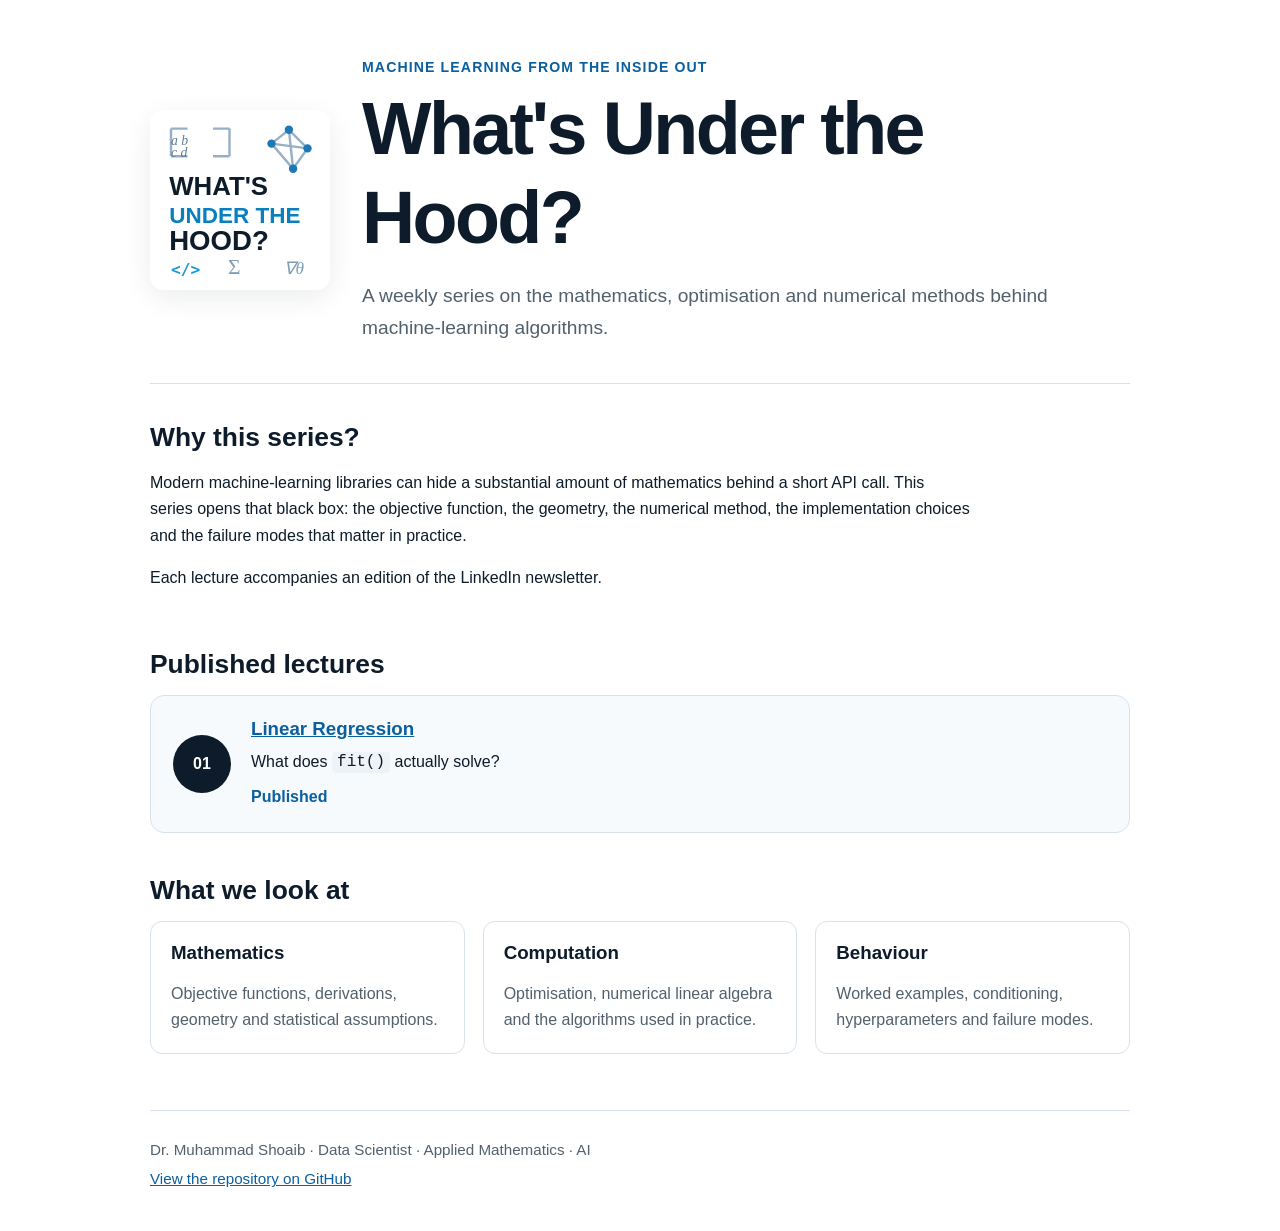
==== index.html @ d81b16f0 "Link published Linear Regression lecture" ====
<!doctype html>
<html lang="en">
<head>
  <meta charset="utf-8">
  <meta name="viewport" content="width=device-width, initial-scale=1">
  <meta name="description" content="What's Under the Hood? A weekly series on the mathematics, optimisation and numerical methods behind machine-learning algorithms.">
  <title>What's Under the Hood?</title>
  <link rel="stylesheet" href="assets/style.css">
</head>
<body>
  <main class="page-shell">
    <header class="hero">
      <img class="series-logo" src="assets/series-logo.svg" alt="What's Under the Hood? series logo">
      <div class="hero-copy">
        <p class="eyebrow">Machine learning from the inside out</p>
        <h1>What's Under the Hood?</h1>
        <p class="lede">A weekly series on the mathematics, optimisation and numerical methods behind machine-learning algorithms.</p>
      </div>
    </header>

    <section>
      <h2>Why this series?</h2>
      <p>Modern machine-learning libraries can hide a substantial amount of mathematics behind a short API call. This series opens that black box: the objective function, the geometry, the numerical method, the implementation choices and the failure modes that matter in practice.</p>
      <p>Each lecture accompanies an edition of the LinkedIn newsletter.</p>
    </section>

    <section>
      <h2>Published lectures</h2>
      <div class="lecture-card">
        <div class="lecture-number">01</div>
        <div>
          <h3><a href="01-linear-regression/">Linear Regression</a></h3>
          <p>What does <code>fit()</code> actually solve?</p>
          <span class="status">Published</span>
        </div>
      </div>
    </section>

    <section class="principles">
      <h2>What we look at</h2>
      <div class="grid">
        <article>
          <h3>Mathematics</h3>
          <p>Objective functions, derivations, geometry and statistical assumptions.</p>
        </article>
        <article>
          <h3>Computation</h3>
          <p>Optimisation, numerical linear algebra and the algorithms used in practice.</p>
        </article>
        <article>
          <h3>Behaviour</h3>
          <p>Worked examples, conditioning, hyperparameters and failure modes.</p>
        </article>
      </div>
    </section>

    <footer>
      <p>Dr. Muhammad Shoaib · Data Scientist · Applied Mathematics · AI</p>
      <p><a href="https://github.com/drmshoaib/whats-under-the-hood">View the repository on GitHub</a></p>
    </footer>
  </main>
</body>
</html>
---- assets/style.css ----
:root {
  color-scheme: light;
  --ink: #0d1b2a;
  --muted: #52606d;
  --accent: #0b8fd8;
  --accent-dark: #0a5f9e;
  --line: #d9e2ec;
  --panel: #f7fafc;
}

* { box-sizing: border-box; }

body {
  margin: 0;
  font-family: Arial, Helvetica, sans-serif;
  color: var(--ink);
  background: #ffffff;
  line-height: 1.65;
}

.page-shell {
  width: min(980px, calc(100% - 40px));
  margin: 0 auto;
  padding: 56px 0 36px;
}

.hero {
  display: grid;
  grid-template-columns: 180px 1fr;
  gap: 32px;
  align-items: center;
  padding-bottom: 40px;
  border-bottom: 1px solid var(--line);
}

.series-logo {
  width: 180px;
  height: 180px;
  object-fit: cover;
  border-radius: 14px;
  box-shadow: 0 8px 28px rgba(13, 27, 42, 0.08);
}

.eyebrow {
  margin: 0 0 6px;
  color: var(--accent-dark);
  font-size: 0.88rem;
  font-weight: 700;
  letter-spacing: 0.08em;
  text-transform: uppercase;
}

h1, h2, h3 { line-height: 1.2; }

h1 {
  margin: 0;
  font-size: clamp(2.4rem, 6vw, 4.6rem);
  letter-spacing: -0.035em;
}

h2 {
  margin: 0 0 14px;
  font-size: 1.65rem;
}

h3 { margin: 0 0 8px; }

.lede {
  max-width: 760px;
  margin: 18px 0 0;
  color: var(--muted);
  font-size: 1.2rem;
}

section { padding: 38px 0 4px; }
section p { max-width: 820px; }

.lecture-card {
  display: flex;
  gap: 20px;
  align-items: center;
  padding: 22px;
  border: 1px solid var(--line);
  border-radius: 14px;
  background: var(--panel);
}

.lecture-number {
  display: grid;
  place-items: center;
  width: 58px;
  height: 58px;
  flex: 0 0 58px;
  border-radius: 50%;
  background: var(--ink);
  color: white;
  font-weight: 700;
}

.lecture-card p { margin: 4px 0 8px; }
.status { color: var(--accent-dark); font-weight: 700; }

.grid {
  display: grid;
  grid-template-columns: repeat(3, 1fr);
  gap: 18px;
}

.grid article {
  padding: 20px;
  border: 1px solid var(--line);
  border-radius: 12px;
}

.grid article p { margin-bottom: 0; color: var(--muted); }

code {
  padding: 0.08em 0.32em;
  border-radius: 4px;
  background: #eef3f7;
  font-family: Consolas, "Liberation Mono", monospace;
}

footer {
  margin-top: 52px;
  padding-top: 22px;
  border-top: 1px solid var(--line);
  color: var(--muted);
  font-size: 0.95rem;
}

footer p { margin: 4px 0; }
a { color: var(--accent-dark); }

@media (max-width: 680px) {
  .page-shell { width: min(100% - 28px, 980px); padding-top: 30px; }
  .hero { grid-template-columns: 1fr; gap: 20px; }
  .series-logo { width: 140px; height: 140px; }
  .grid { grid-template-columns: 1fr; }
}
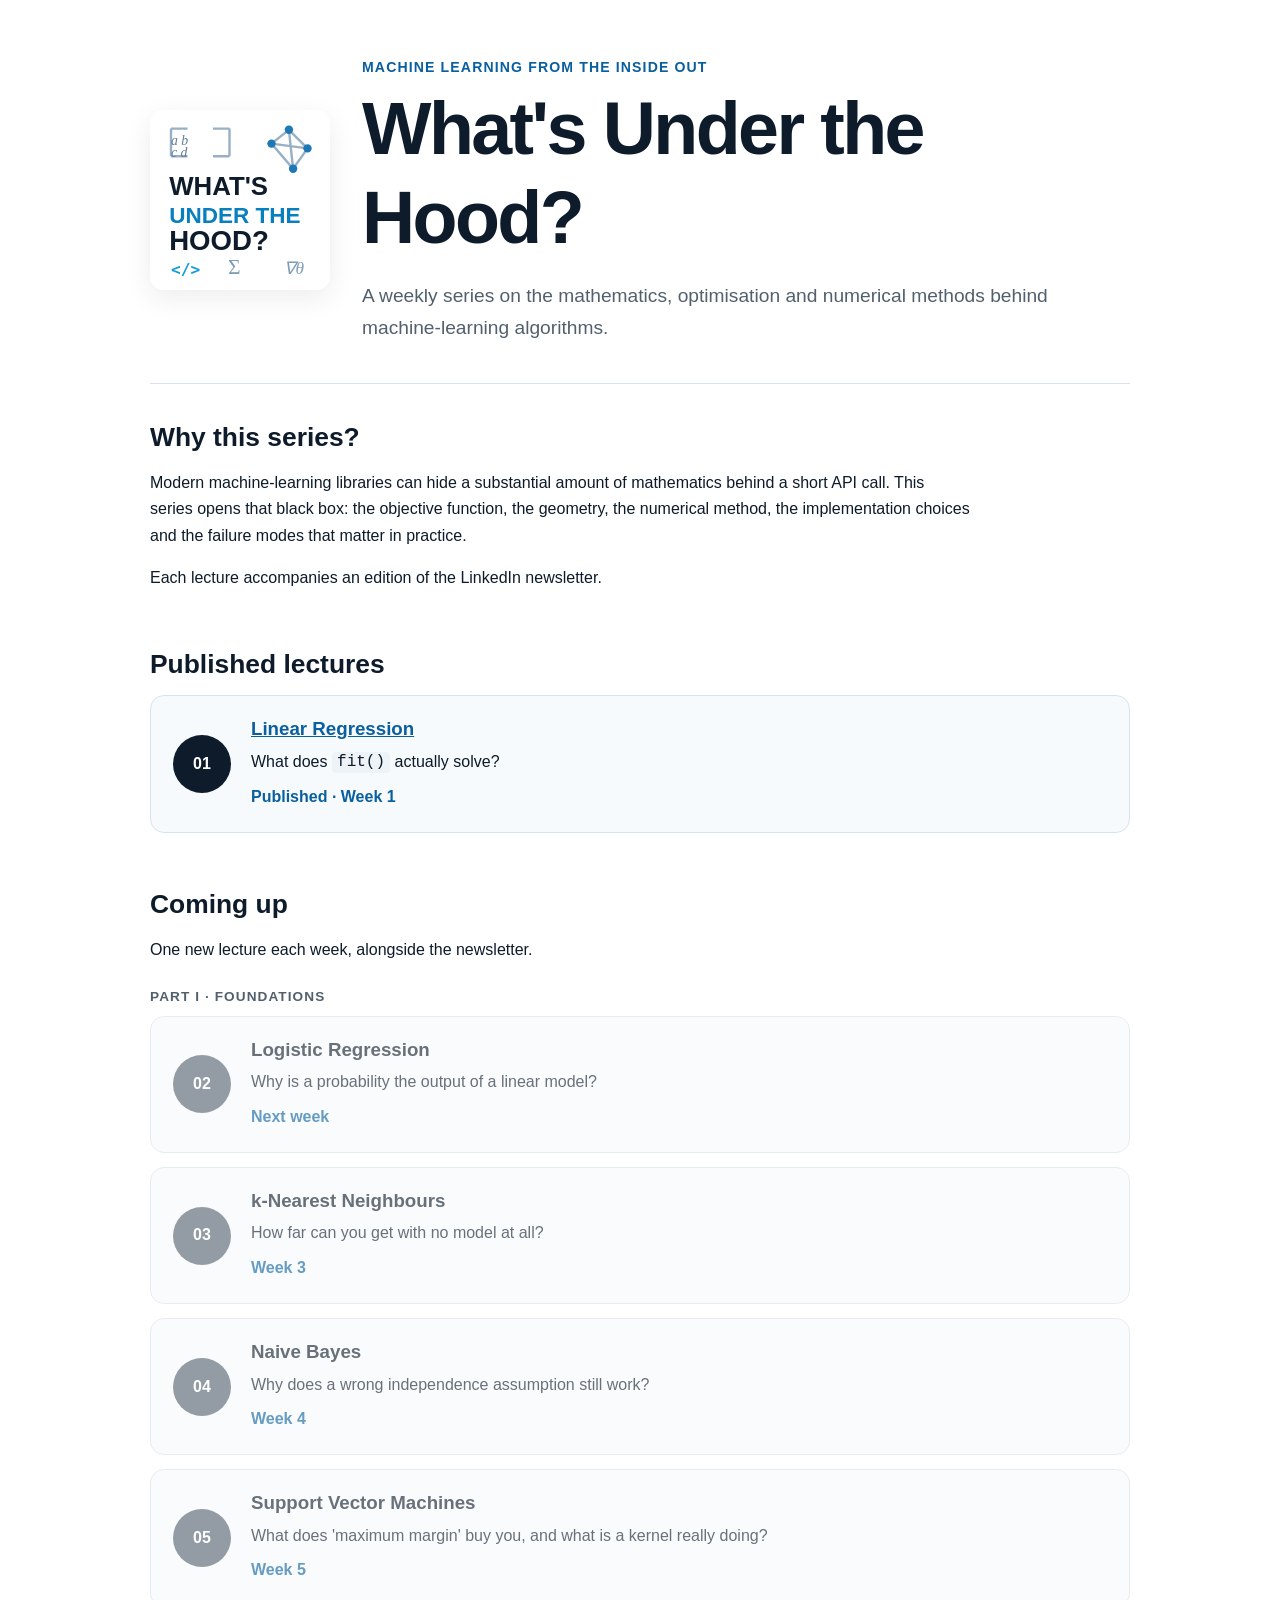
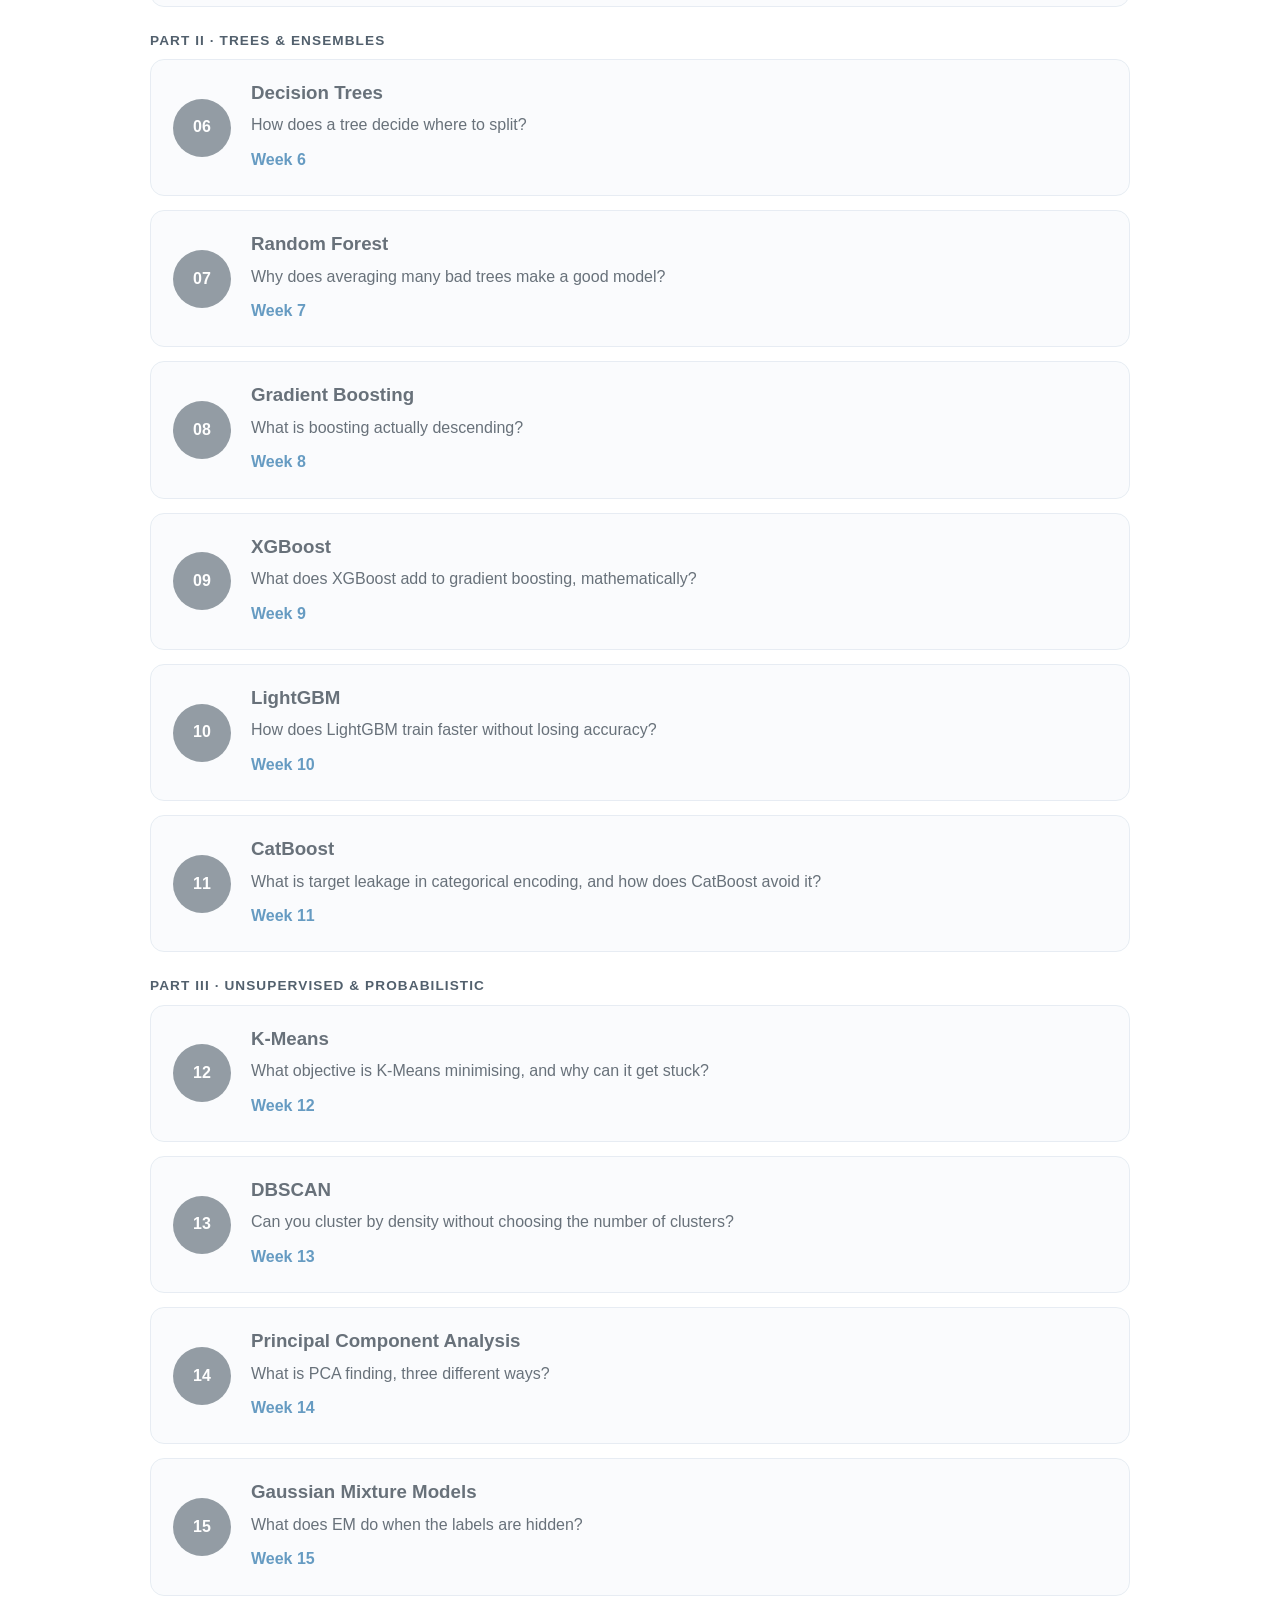
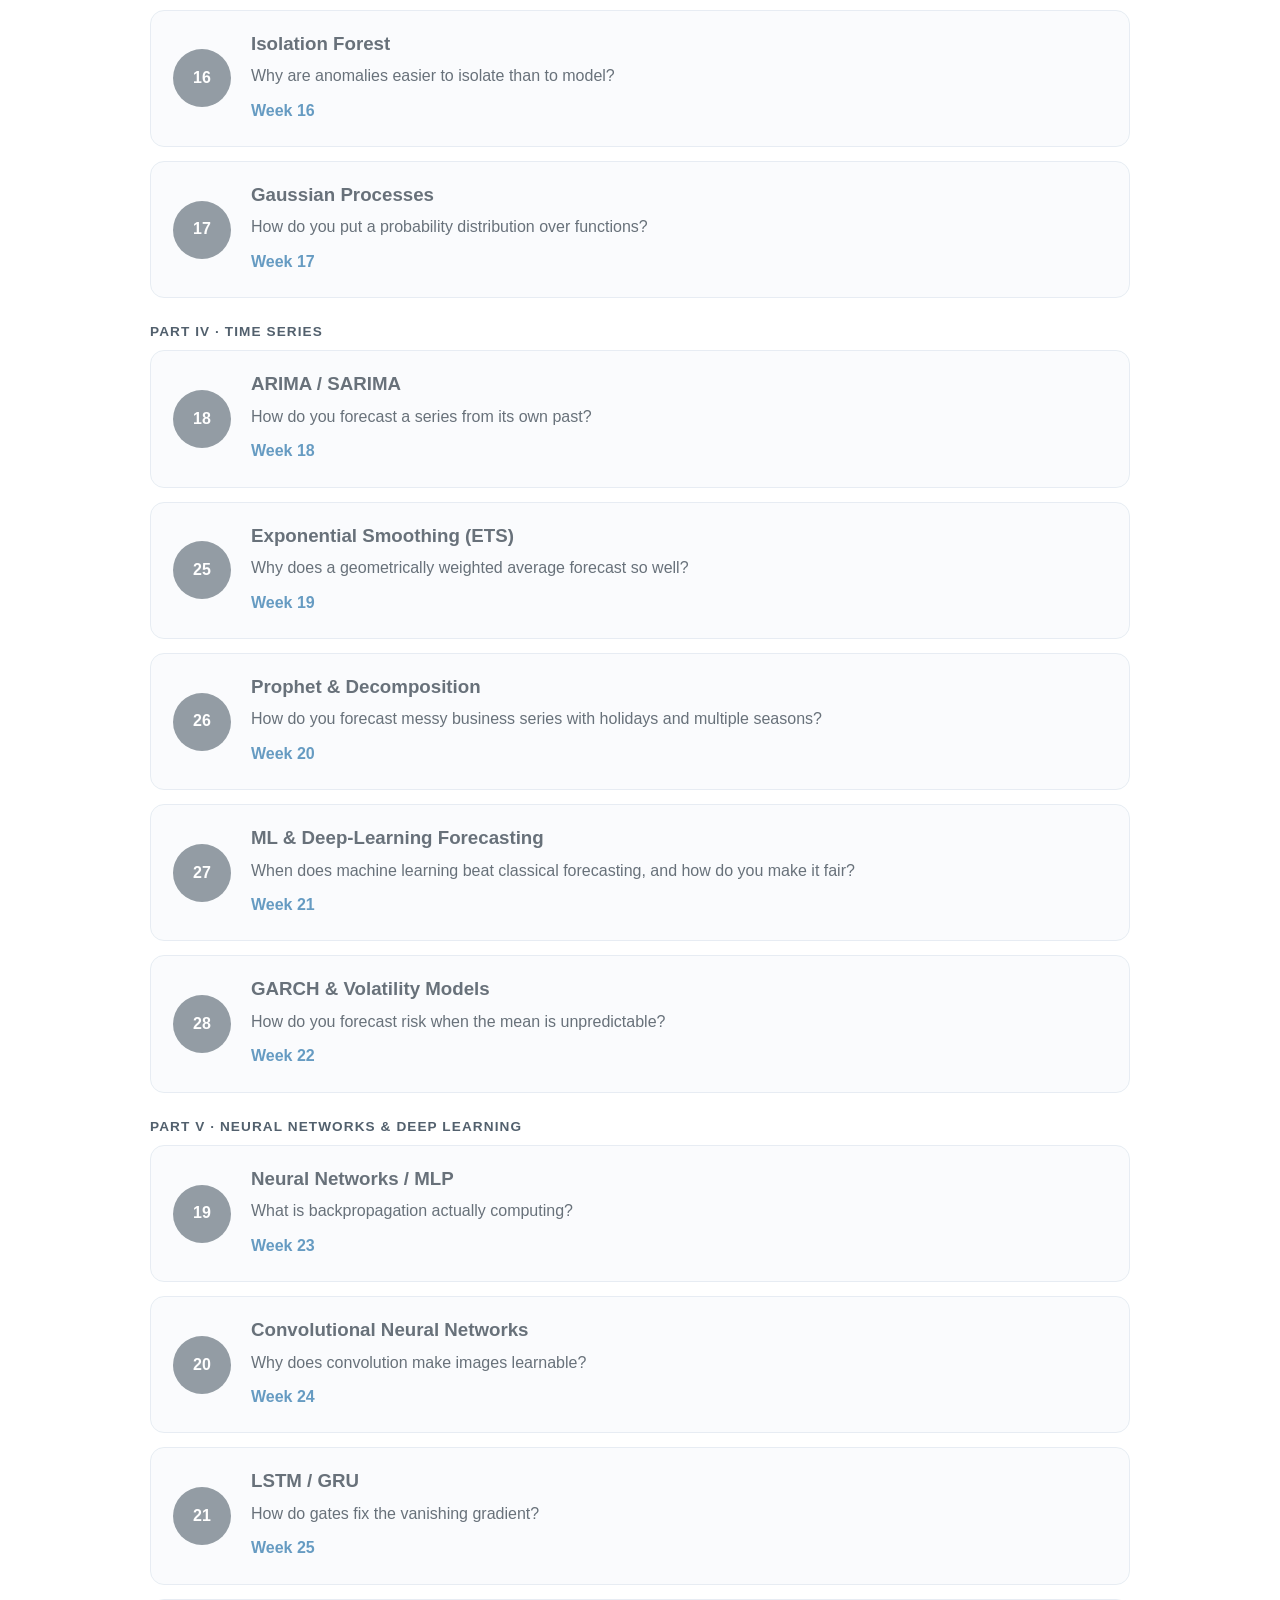
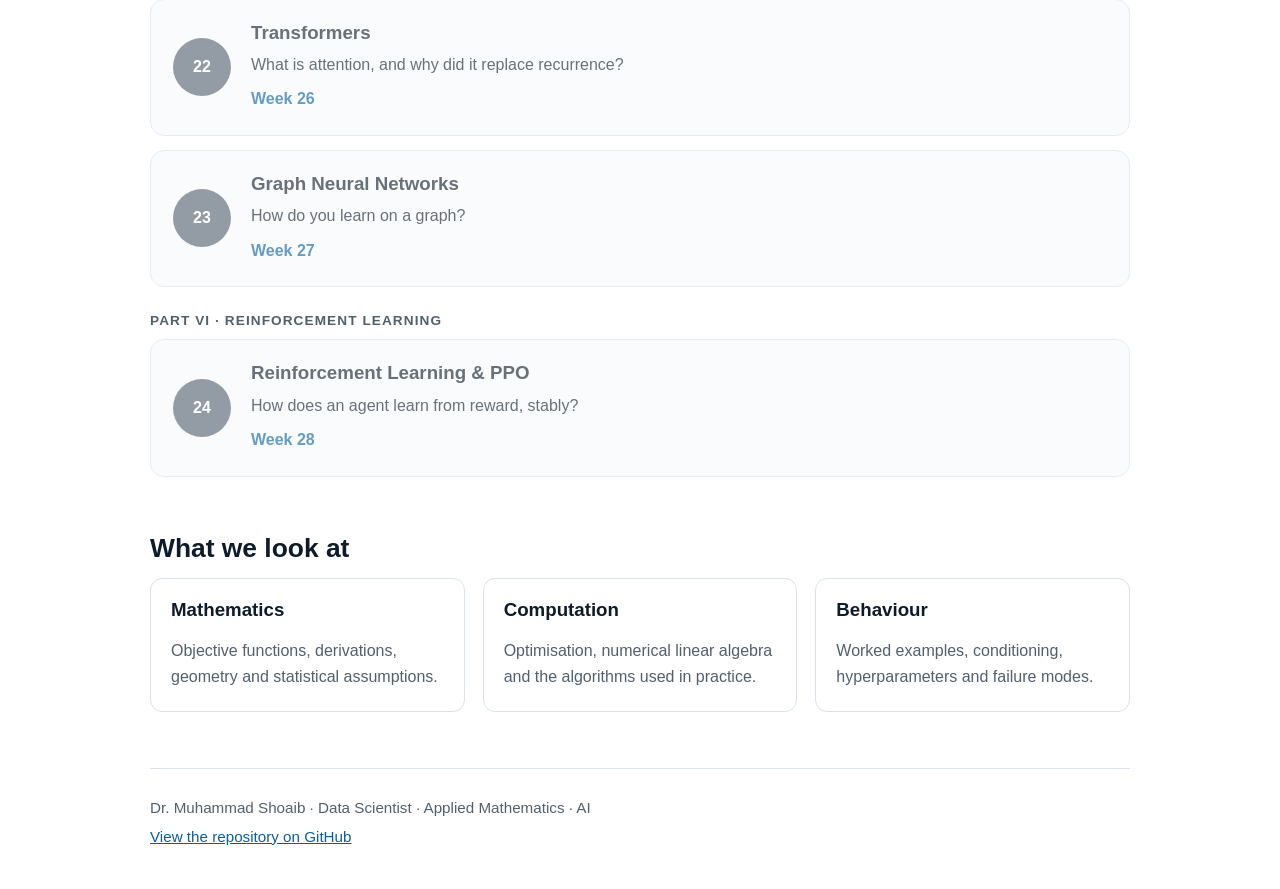
==== commit d358c38b: "Publish Week 1: Lecture 01 Linear Regression (built from master) Replace the hand-written Lecture 01" ====
--- a/index.html
+++ b/index.html
@@ -31,7 +31,234 @@
         <div>
           <h3><a href="01-linear-regression/">Linear Regression</a></h3>
           <p>What does <code>fit()</code> actually solve?</p>
-          <span class="status">Published</span>
+          <span class="status">Published &middot; Week 1</span>
+        </div>
+      </div>
+    </section>
+
+    <section>
+      <h2>Coming up</h2>
+      <p>One new lecture each week, alongside the newsletter.</p>
+      <h3 class="part-title">Part I &middot; Foundations</h3>
+      <div class="lecture-card upcoming">
+        <div class="lecture-number">02</div>
+        <div>
+          <h3>Logistic Regression</h3>
+          <p>Why is a probability the output of a linear model?</p>
+          <span class="status">Next week</span>
+        </div>
+      </div>
+      <div class="lecture-card upcoming">
+        <div class="lecture-number">03</div>
+        <div>
+          <h3>k-Nearest Neighbours</h3>
+          <p>How far can you get with no model at all?</p>
+          <span class="status">Week 3</span>
+        </div>
+      </div>
+      <div class="lecture-card upcoming">
+        <div class="lecture-number">04</div>
+        <div>
+          <h3>Naive Bayes</h3>
+          <p>Why does a wrong independence assumption still work?</p>
+          <span class="status">Week 4</span>
+        </div>
+      </div>
+      <div class="lecture-card upcoming">
+        <div class="lecture-number">05</div>
+        <div>
+          <h3>Support Vector Machines</h3>
+          <p>What does 'maximum margin' buy you, and what is a kernel really doing?</p>
+          <span class="status">Week 5</span>
+        </div>
+      </div>
+      <h3 class="part-title">Part II &middot; Trees &amp; Ensembles</h3>
+      <div class="lecture-card upcoming">
+        <div class="lecture-number">06</div>
+        <div>
+          <h3>Decision Trees</h3>
+          <p>How does a tree decide where to split?</p>
+          <span class="status">Week 6</span>
+        </div>
+      </div>
+      <div class="lecture-card upcoming">
+        <div class="lecture-number">07</div>
+        <div>
+          <h3>Random Forest</h3>
+          <p>Why does averaging many bad trees make a good model?</p>
+          <span class="status">Week 7</span>
+        </div>
+      </div>
+      <div class="lecture-card upcoming">
+        <div class="lecture-number">08</div>
+        <div>
+          <h3>Gradient Boosting</h3>
+          <p>What is boosting actually descending?</p>
+          <span class="status">Week 8</span>
+        </div>
+      </div>
+      <div class="lecture-card upcoming">
+        <div class="lecture-number">09</div>
+        <div>
+          <h3>XGBoost</h3>
+          <p>What does XGBoost add to gradient boosting, mathematically?</p>
+          <span class="status">Week 9</span>
+        </div>
+      </div>
+      <div class="lecture-card upcoming">
+        <div class="lecture-number">10</div>
+        <div>
+          <h3>LightGBM</h3>
+          <p>How does LightGBM train faster without losing accuracy?</p>
+          <span class="status">Week 10</span>
+        </div>
+      </div>
+      <div class="lecture-card upcoming">
+        <div class="lecture-number">11</div>
+        <div>
+          <h3>CatBoost</h3>
+          <p>What is target leakage in categorical encoding, and how does CatBoost avoid it?</p>
+          <span class="status">Week 11</span>
+        </div>
+      </div>
+      <h3 class="part-title">Part III &middot; Unsupervised &amp; Probabilistic</h3>
+      <div class="lecture-card upcoming">
+        <div class="lecture-number">12</div>
+        <div>
+          <h3>K-Means</h3>
+          <p>What objective is K-Means minimising, and why can it get stuck?</p>
+          <span class="status">Week 12</span>
+        </div>
+      </div>
+      <div class="lecture-card upcoming">
+        <div class="lecture-number">13</div>
+        <div>
+          <h3>DBSCAN</h3>
+          <p>Can you cluster by density without choosing the number of clusters?</p>
+          <span class="status">Week 13</span>
+        </div>
+      </div>
+      <div class="lecture-card upcoming">
+        <div class="lecture-number">14</div>
+        <div>
+          <h3>Principal Component Analysis</h3>
+          <p>What is PCA finding, three different ways?</p>
+          <span class="status">Week 14</span>
+        </div>
+      </div>
+      <div class="lecture-card upcoming">
+        <div class="lecture-number">15</div>
+        <div>
+          <h3>Gaussian Mixture Models</h3>
+          <p>What does EM do when the labels are hidden?</p>
+          <span class="status">Week 15</span>
+        </div>
+      </div>
+      <div class="lecture-card upcoming">
+        <div class="lecture-number">16</div>
+        <div>
+          <h3>Isolation Forest</h3>
+          <p>Why are anomalies easier to isolate than to model?</p>
+          <span class="status">Week 16</span>
+        </div>
+      </div>
+      <div class="lecture-card upcoming">
+        <div class="lecture-number">17</div>
+        <div>
+          <h3>Gaussian Processes</h3>
+          <p>How do you put a probability distribution over functions?</p>
+          <span class="status">Week 17</span>
+        </div>
+      </div>
+      <h3 class="part-title">Part IV &middot; Time Series</h3>
+      <div class="lecture-card upcoming">
+        <div class="lecture-number">18</div>
+        <div>
+          <h3>ARIMA / SARIMA</h3>
+          <p>How do you forecast a series from its own past?</p>
+          <span class="status">Week 18</span>
+        </div>
+      </div>
+      <div class="lecture-card upcoming">
+        <div class="lecture-number">25</div>
+        <div>
+          <h3>Exponential Smoothing (ETS)</h3>
+          <p>Why does a geometrically weighted average forecast so well?</p>
+          <span class="status">Week 19</span>
+        </div>
+      </div>
+      <div class="lecture-card upcoming">
+        <div class="lecture-number">26</div>
+        <div>
+          <h3>Prophet &amp; Decomposition</h3>
+          <p>How do you forecast messy business series with holidays and multiple seasons?</p>
+          <span class="status">Week 20</span>
+        </div>
+      </div>
+      <div class="lecture-card upcoming">
+        <div class="lecture-number">27</div>
+        <div>
+          <h3>ML &amp; Deep-Learning Forecasting</h3>
+          <p>When does machine learning beat classical forecasting, and how do you make it fair?</p>
+          <span class="status">Week 21</span>
+        </div>
+      </div>
+      <div class="lecture-card upcoming">
+        <div class="lecture-number">28</div>
+        <div>
+          <h3>GARCH &amp; Volatility Models</h3>
+          <p>How do you forecast risk when the mean is unpredictable?</p>
+          <span class="status">Week 22</span>
+        </div>
+      </div>
+      <h3 class="part-title">Part V &middot; Neural Networks &amp; Deep Learning</h3>
+      <div class="lecture-card upcoming">
+        <div class="lecture-number">19</div>
+        <div>
+          <h3>Neural Networks / MLP</h3>
+          <p>What is backpropagation actually computing?</p>
+          <span class="status">Week 23</span>
+        </div>
+      </div>
+      <div class="lecture-card upcoming">
+        <div class="lecture-number">20</div>
+        <div>
+          <h3>Convolutional Neural Networks</h3>
+          <p>Why does convolution make images learnable?</p>
+          <span class="status">Week 24</span>
+        </div>
+      </div>
+      <div class="lecture-card upcoming">
+        <div class="lecture-number">21</div>
+        <div>
+          <h3>LSTM / GRU</h3>
+          <p>How do gates fix the vanishing gradient?</p>
+          <span class="status">Week 25</span>
+        </div>
+      </div>
+      <div class="lecture-card upcoming">
+        <div class="lecture-number">22</div>
+        <div>
+          <h3>Transformers</h3>
+          <p>What is attention, and why did it replace recurrence?</p>
+          <span class="status">Week 26</span>
+        </div>
+      </div>
+      <div class="lecture-card upcoming">
+        <div class="lecture-number">23</div>
+        <div>
+          <h3>Graph Neural Networks</h3>
+          <p>How do you learn on a graph?</p>
+          <span class="status">Week 27</span>
+        </div>
+      </div>
+      <h3 class="part-title">Part VI &middot; Reinforcement Learning</h3>
+      <div class="lecture-card upcoming">
+        <div class="lecture-number">24</div>
+        <div>
+          <h3>Reinforcement Learning &amp; PPO</h3>
+          <p>How does an agent learn from reward, stably?</p>
+          <span class="status">Week 28</span>
         </div>
       </div>
     </section>
--- a/assets/style.css
+++ b/assets/style.css
@@ -138,3 +138,9 @@
   .series-logo { width: 140px; height: 140px; }
   .grid { grid-template-columns: 1fr; }
 }
+
+/* release: upcoming */
+.lecture-card { margin-bottom: 14px; }
+.lecture-card.upcoming { opacity: 0.62; }
+.lecture-card.upcoming .lecture-number { background: var(--muted); }
+.part-title { margin: 26px 0 10px; font-size: 0.85rem; letter-spacing: .08em; text-transform: uppercase; color: var(--muted); }
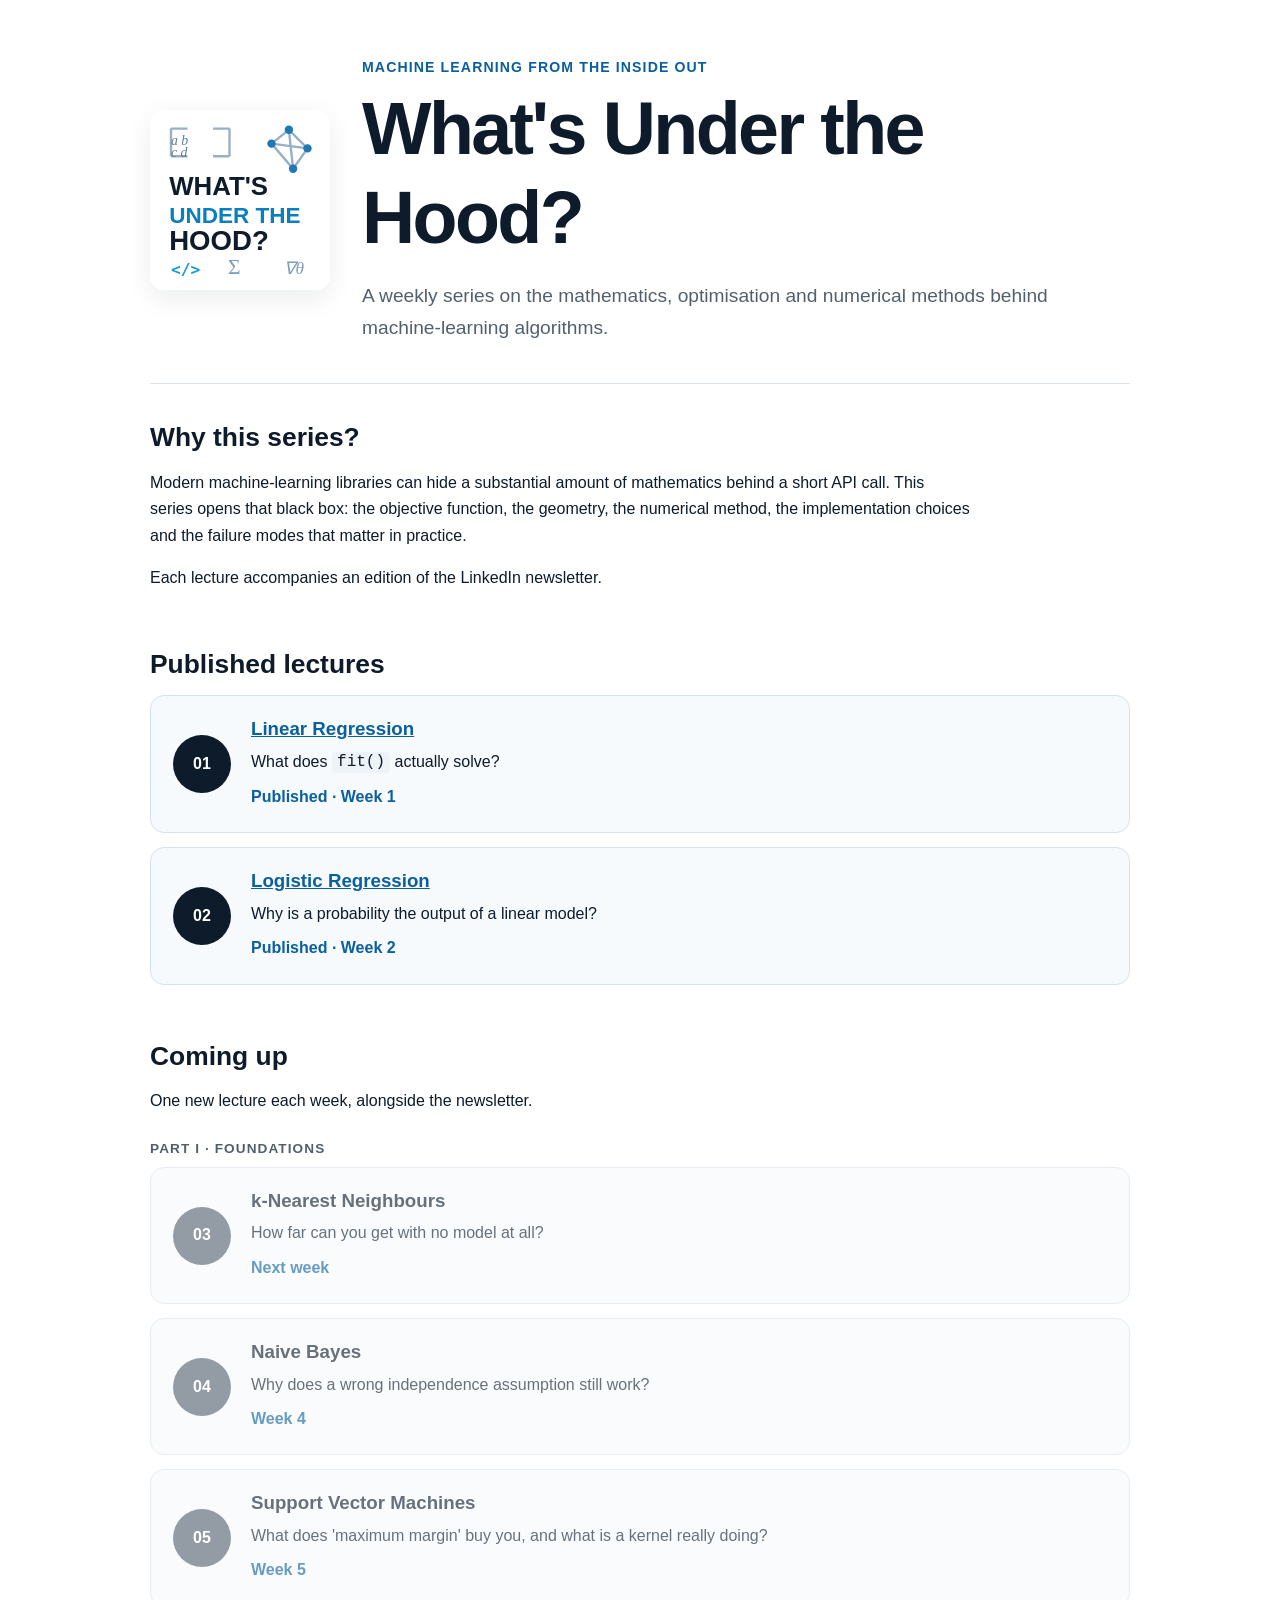
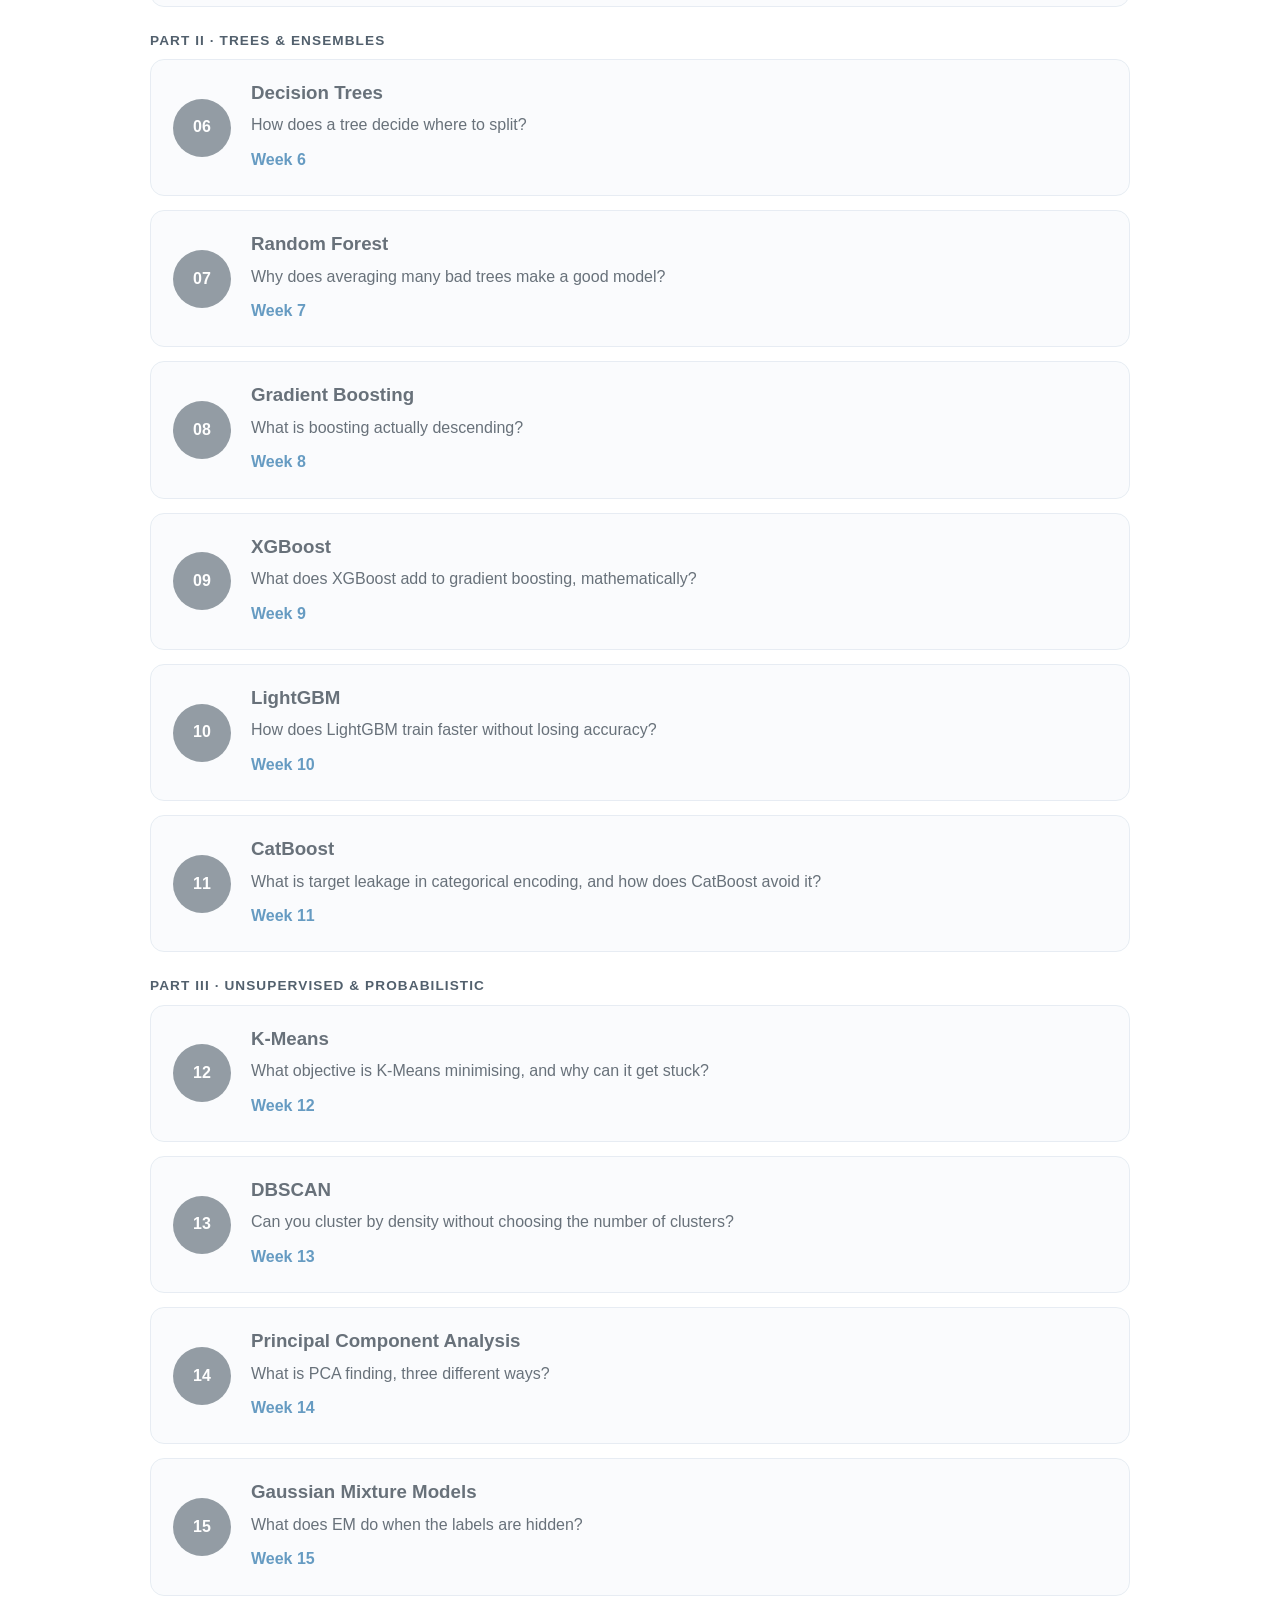
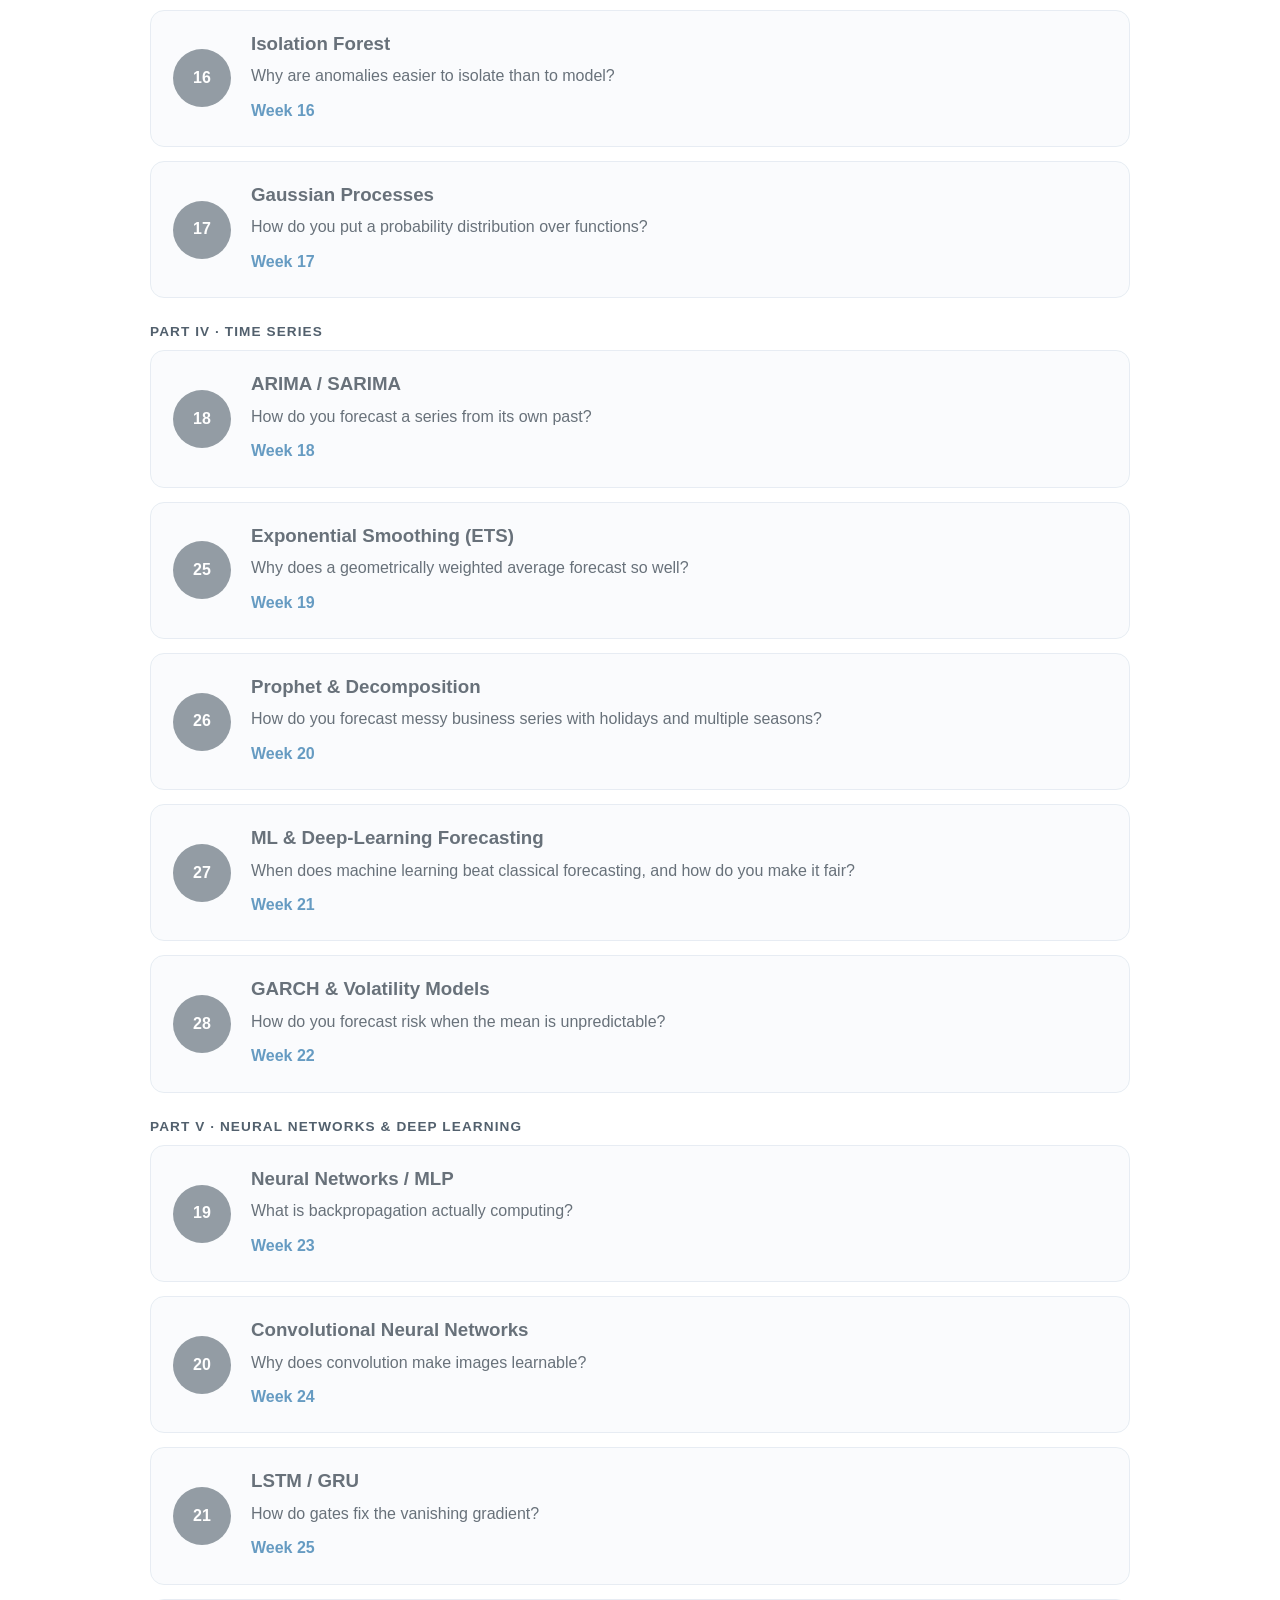
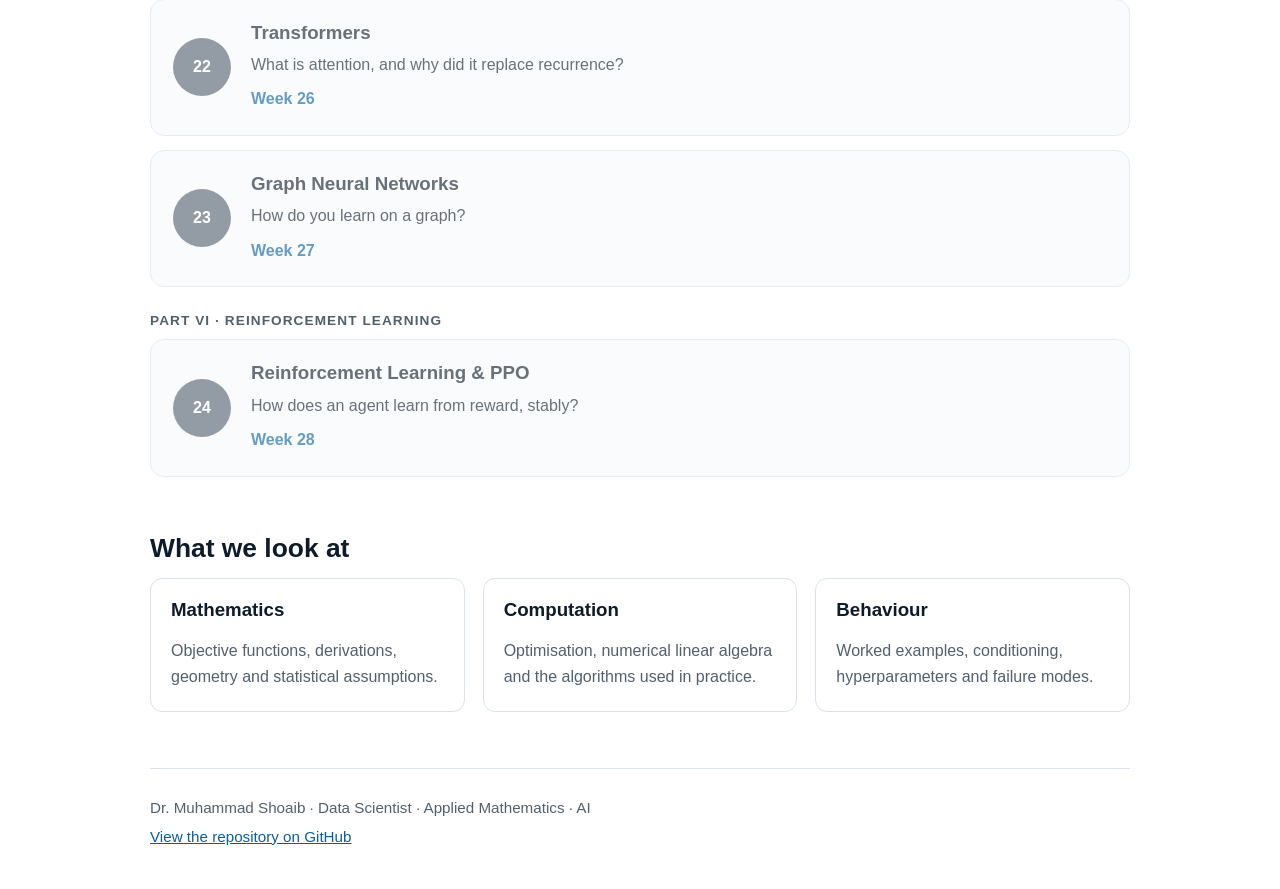
==== commit 551f8f78: "Publish Week 2: Lecture 02 Logistic Regression Add the Lecture 02 page built from the master. Lectur" ====
--- a/index.html
+++ b/index.html
@@ -6,6 +6,7 @@
   <meta name="description" content="What's Under the Hood? A weekly series on the mathematics, optimisation and numerical methods behind machine-learning algorithms.">
   <title>What's Under the Hood?</title>
   <link rel="stylesheet" href="assets/style.css">
+<script data-goatcounter="https://whatsunderthehood.goatcounter.com/count" async src="//gc.zgo.at/count.js"></script>
 </head>
 <body>
   <main class="page-shell">
@@ -34,6 +35,14 @@
           <span class="status">Published &middot; Week 1</span>
         </div>
       </div>
+      <div class="lecture-card">
+        <div class="lecture-number">02</div>
+        <div>
+          <h3><a href="02-logistic-regression/">Logistic Regression</a></h3>
+          <p>Why is a probability the output of a linear model?</p>
+          <span class="status">Published &middot; Week 2</span>
+        </div>
+      </div>
     </section>
 
     <section>
@@ -41,19 +50,11 @@
       <p>One new lecture each week, alongside the newsletter.</p>
       <h3 class="part-title">Part I &middot; Foundations</h3>
       <div class="lecture-card upcoming">
-        <div class="lecture-number">02</div>
-        <div>
-          <h3>Logistic Regression</h3>
-          <p>Why is a probability the output of a linear model?</p>
-          <span class="status">Next week</span>
-        </div>
-      </div>
-      <div class="lecture-card upcoming">
         <div class="lecture-number">03</div>
         <div>
           <h3>k-Nearest Neighbours</h3>
           <p>How far can you get with no model at all?</p>
-          <span class="status">Week 3</span>
+          <span class="status">Next week</span>
         </div>
       </div>
       <div class="lecture-card upcoming">
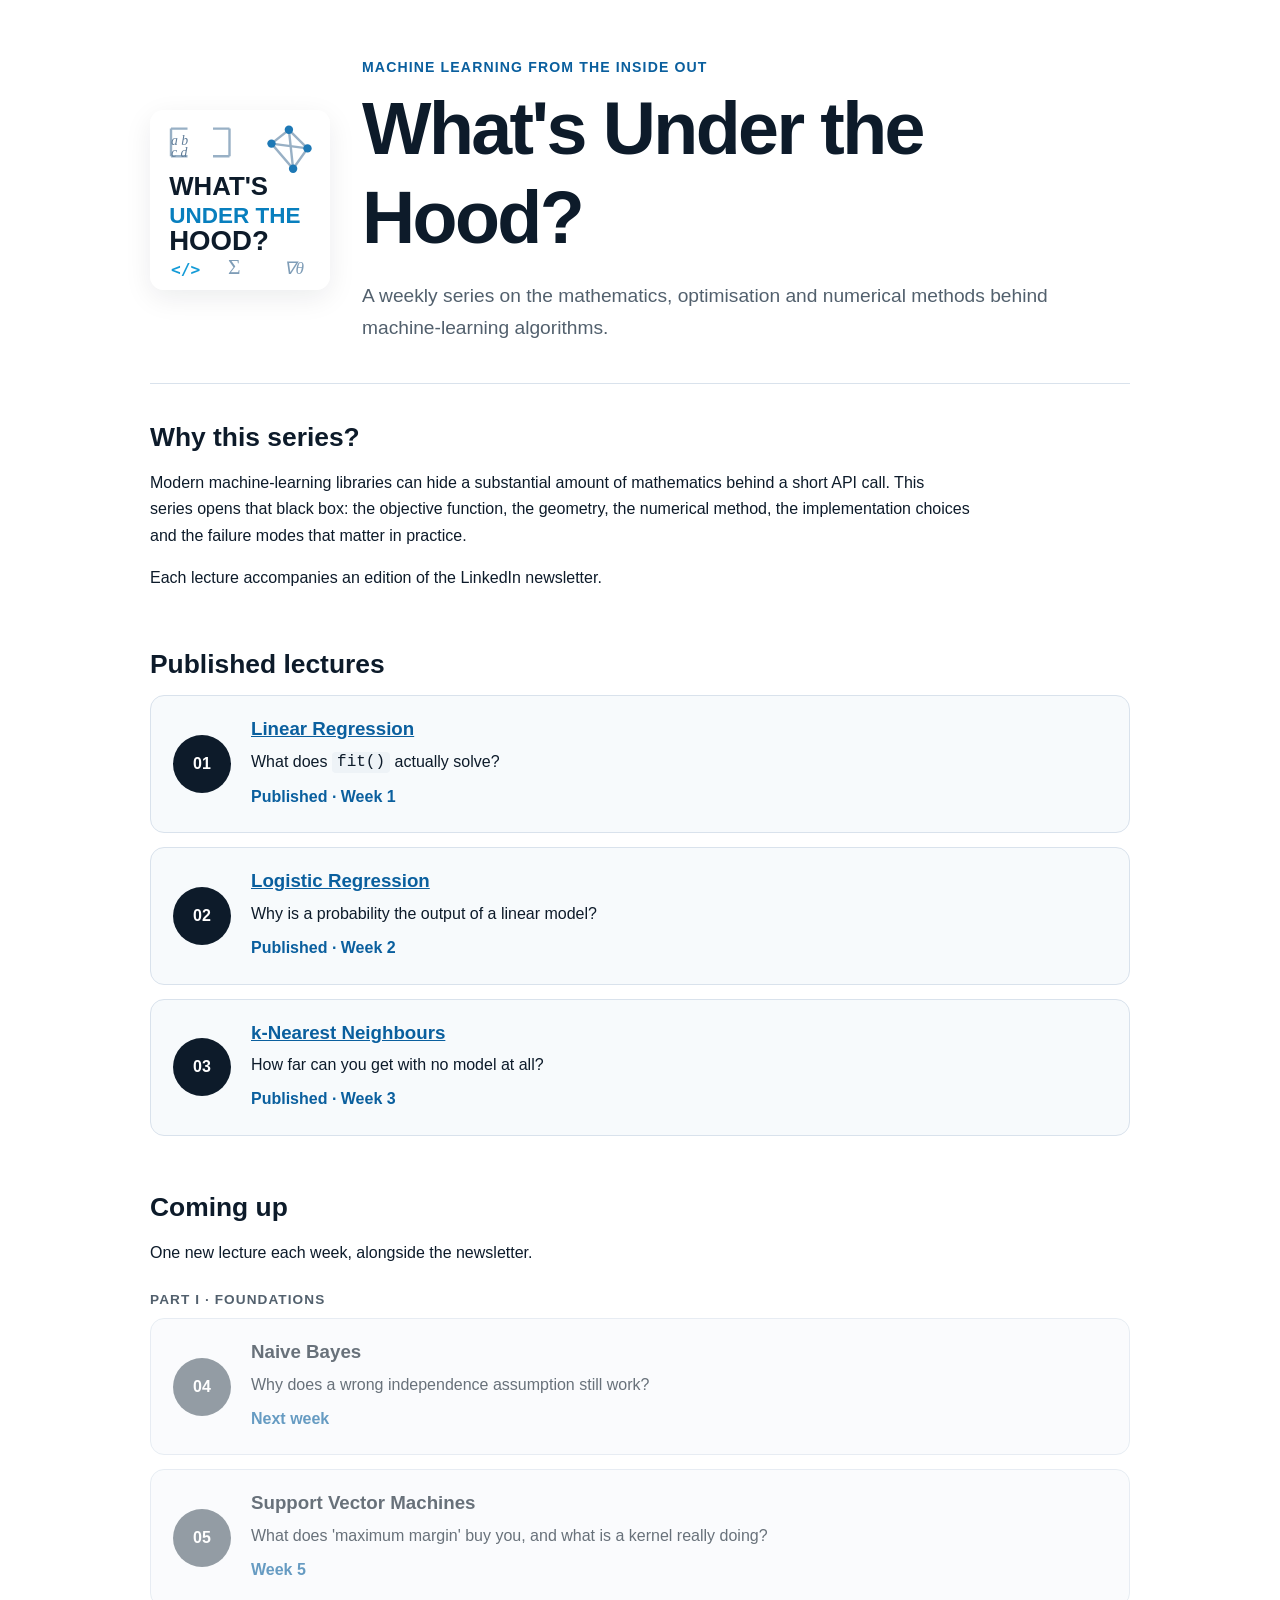
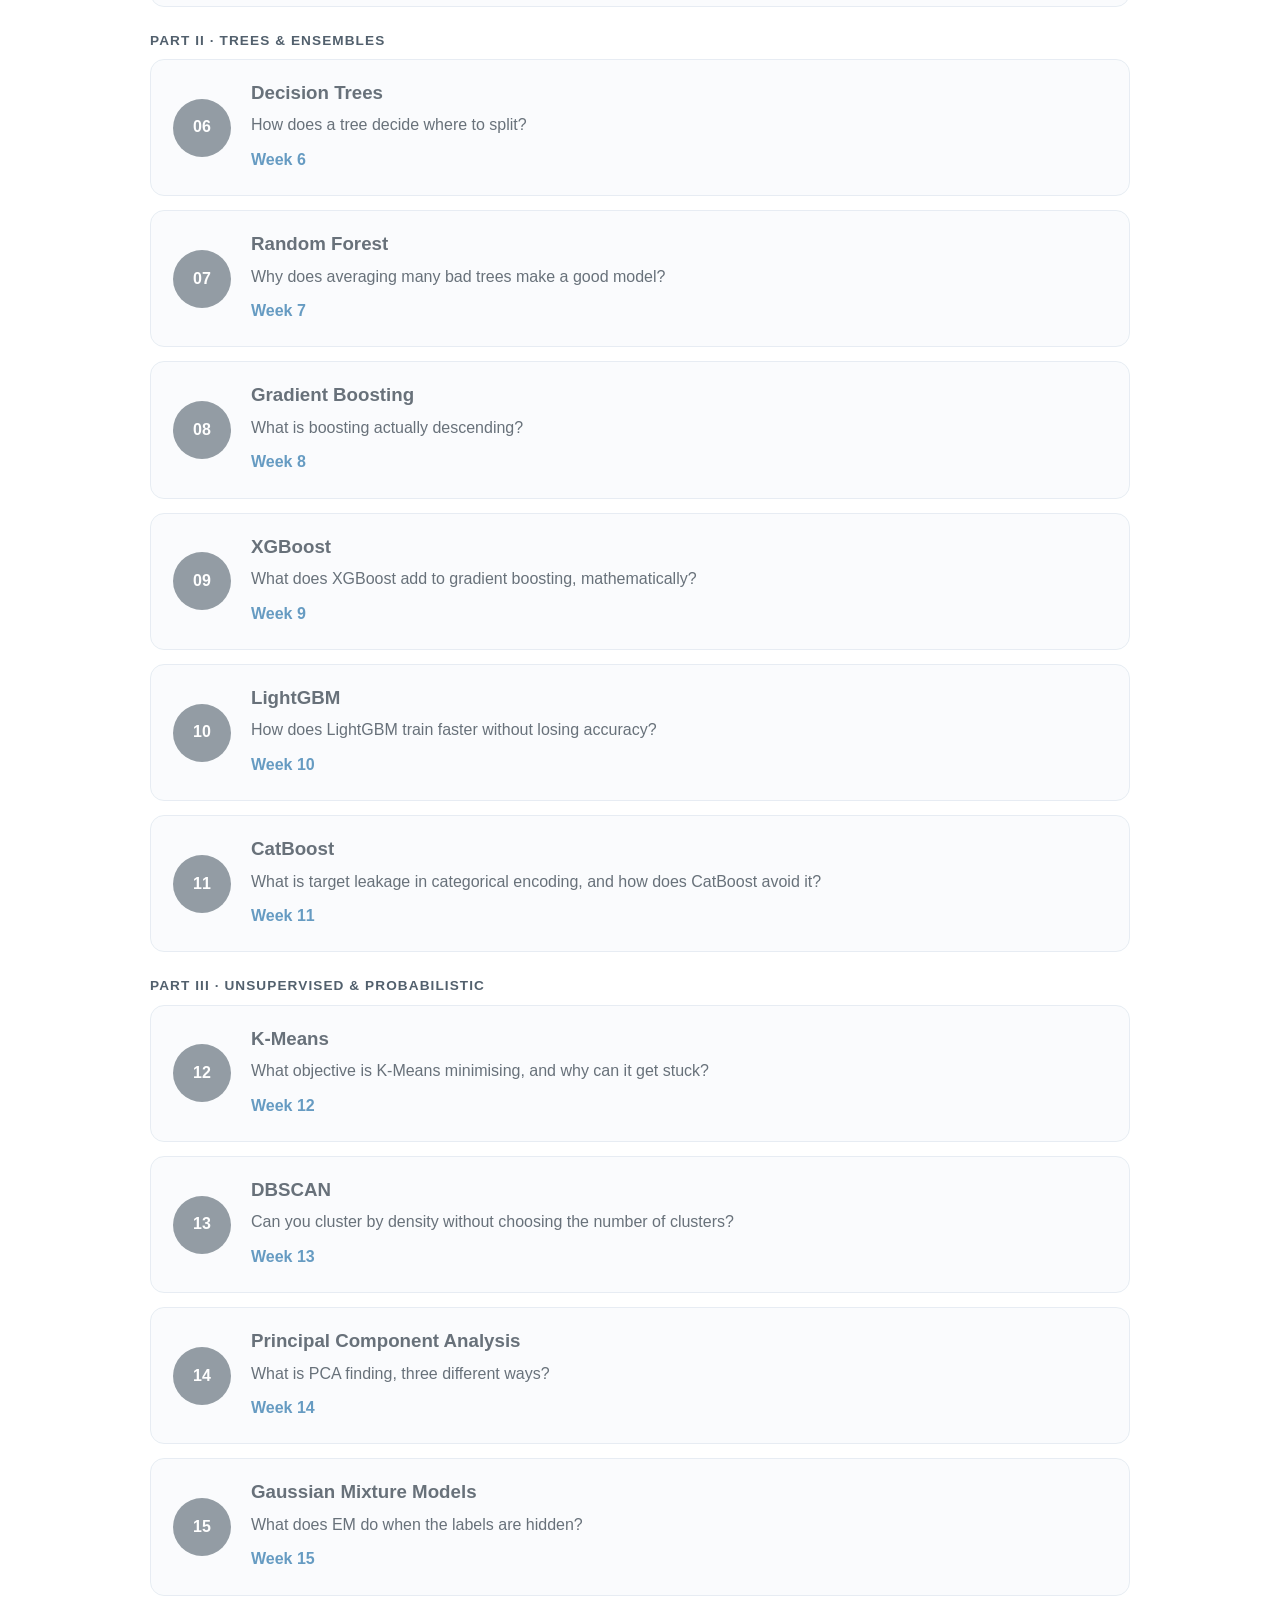
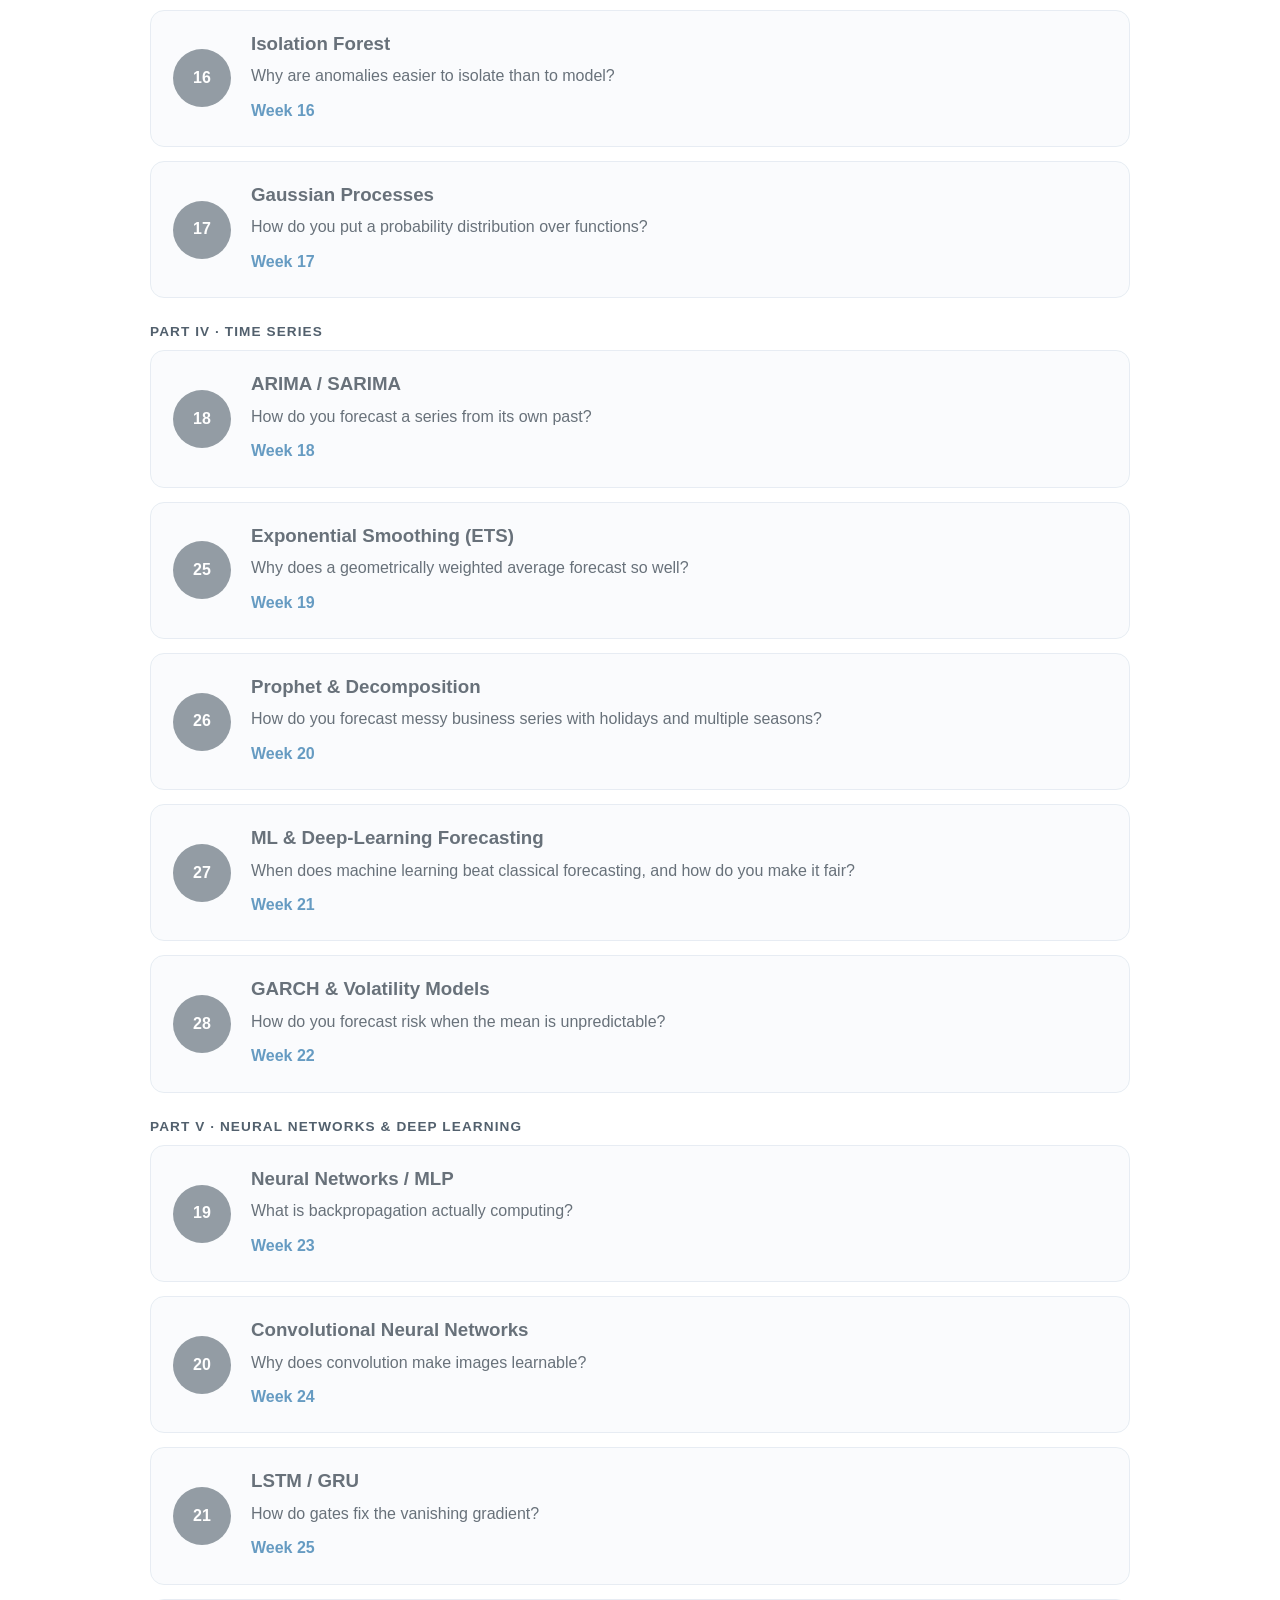
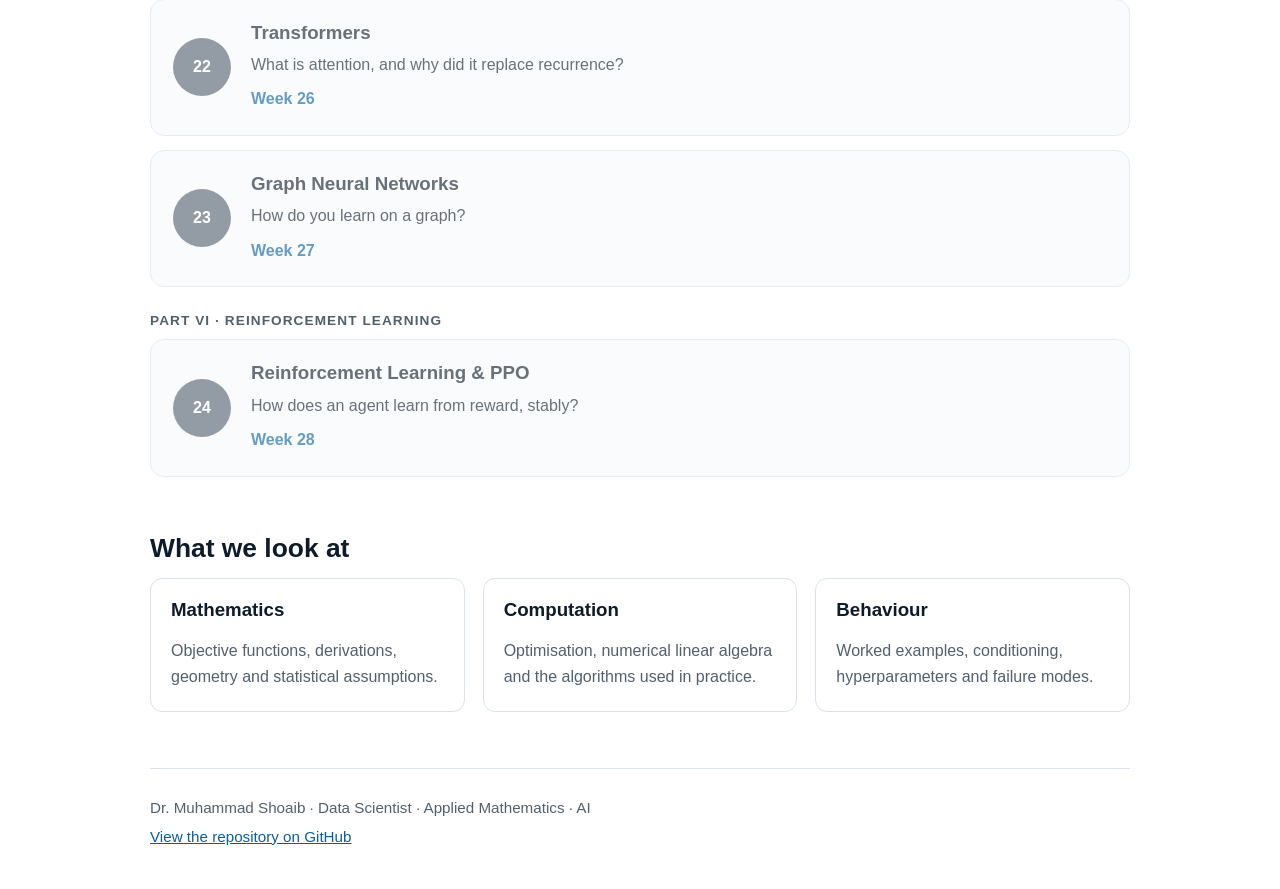
==== commit d5908cc8: "Publish Week 3: Lecture 03 k-Nearest Neighbours Add the Lecture 03 page and its cover (with social-p" ====
--- a/index.html
+++ b/index.html
@@ -43,6 +43,14 @@
           <span class="status">Published &middot; Week 2</span>
         </div>
       </div>
+      <div class="lecture-card">
+        <div class="lecture-number">03</div>
+        <div>
+          <h3><a href="03-k-nearest-neighbours/">k-Nearest Neighbours</a></h3>
+          <p>How far can you get with no model at all?</p>
+          <span class="status">Published &middot; Week 3</span>
+        </div>
+      </div>
     </section>
 
     <section>
@@ -50,19 +58,11 @@
       <p>One new lecture each week, alongside the newsletter.</p>
       <h3 class="part-title">Part I &middot; Foundations</h3>
       <div class="lecture-card upcoming">
-        <div class="lecture-number">03</div>
-        <div>
-          <h3>k-Nearest Neighbours</h3>
-          <p>How far can you get with no model at all?</p>
-          <span class="status">Next week</span>
-        </div>
-      </div>
-      <div class="lecture-card upcoming">
         <div class="lecture-number">04</div>
         <div>
           <h3>Naive Bayes</h3>
           <p>Why does a wrong independence assumption still work?</p>
-          <span class="status">Week 4</span>
+          <span class="status">Next week</span>
         </div>
       </div>
       <div class="lecture-card upcoming">
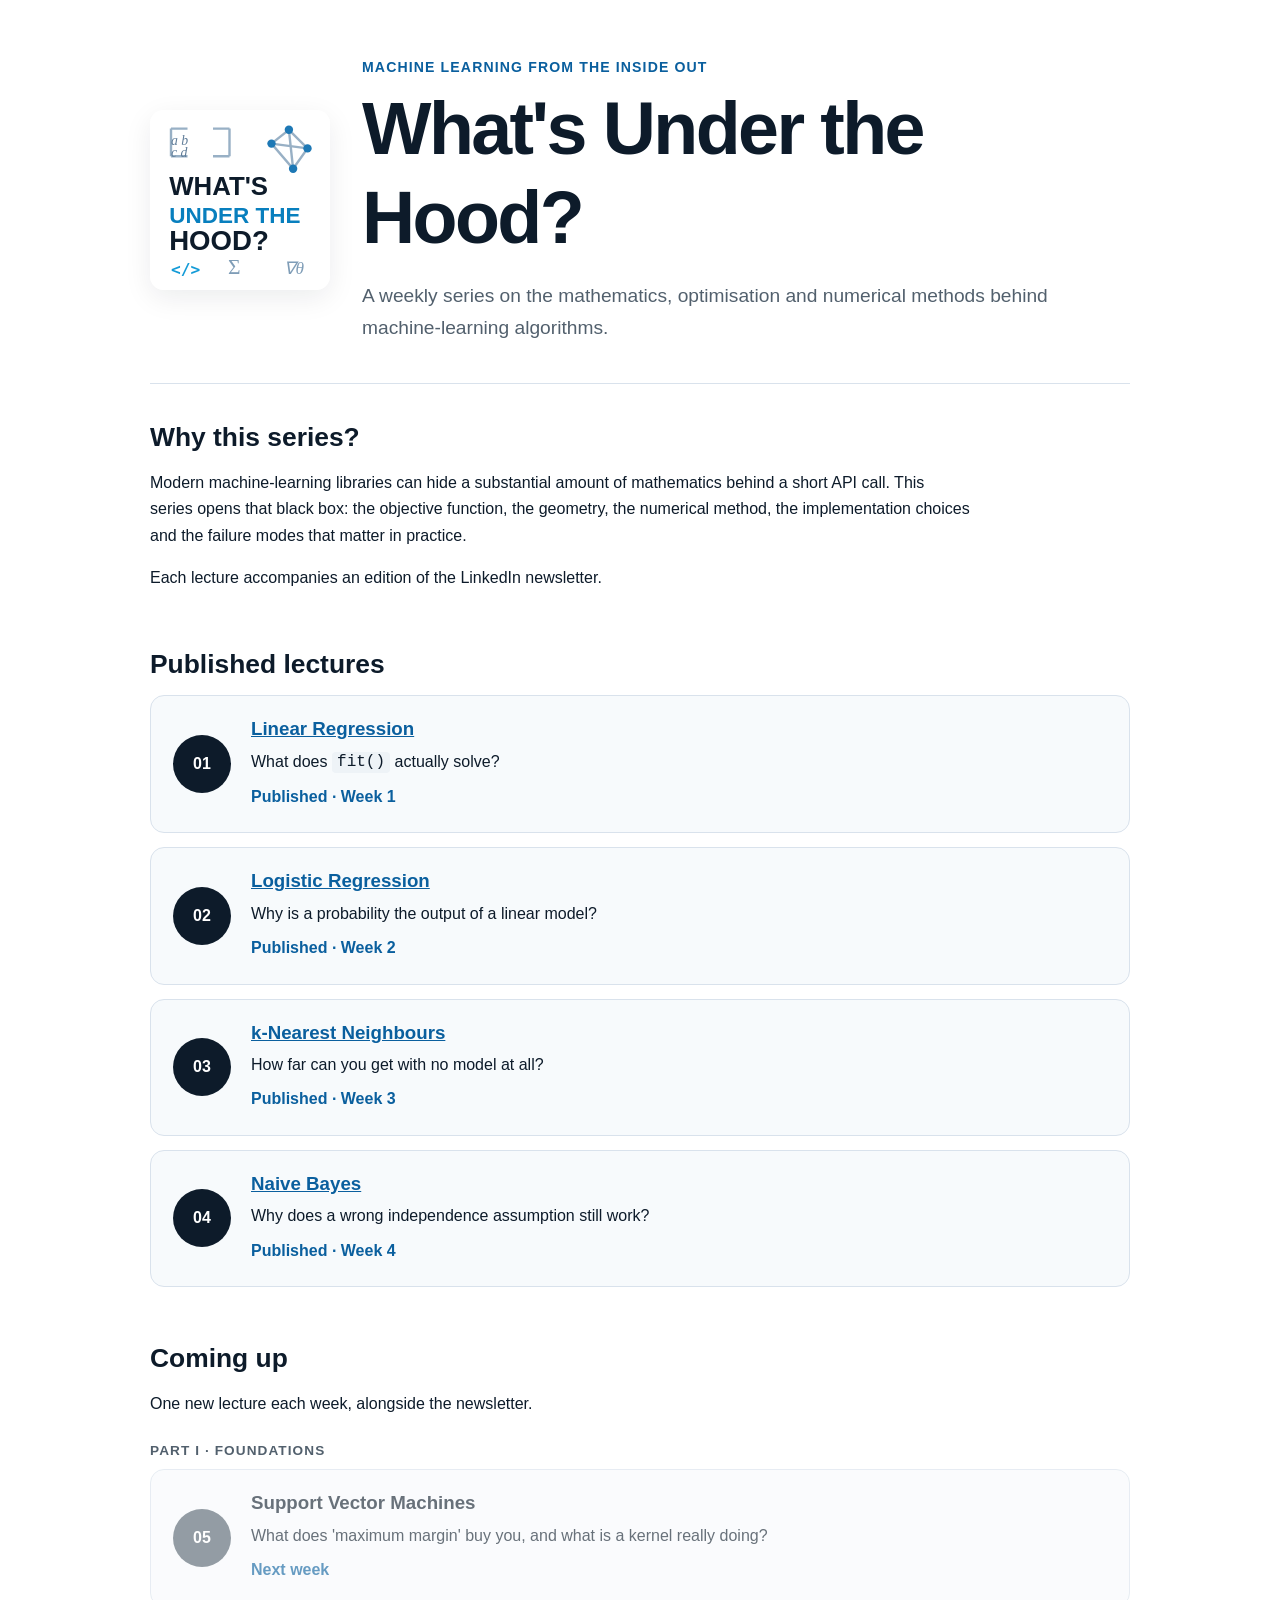
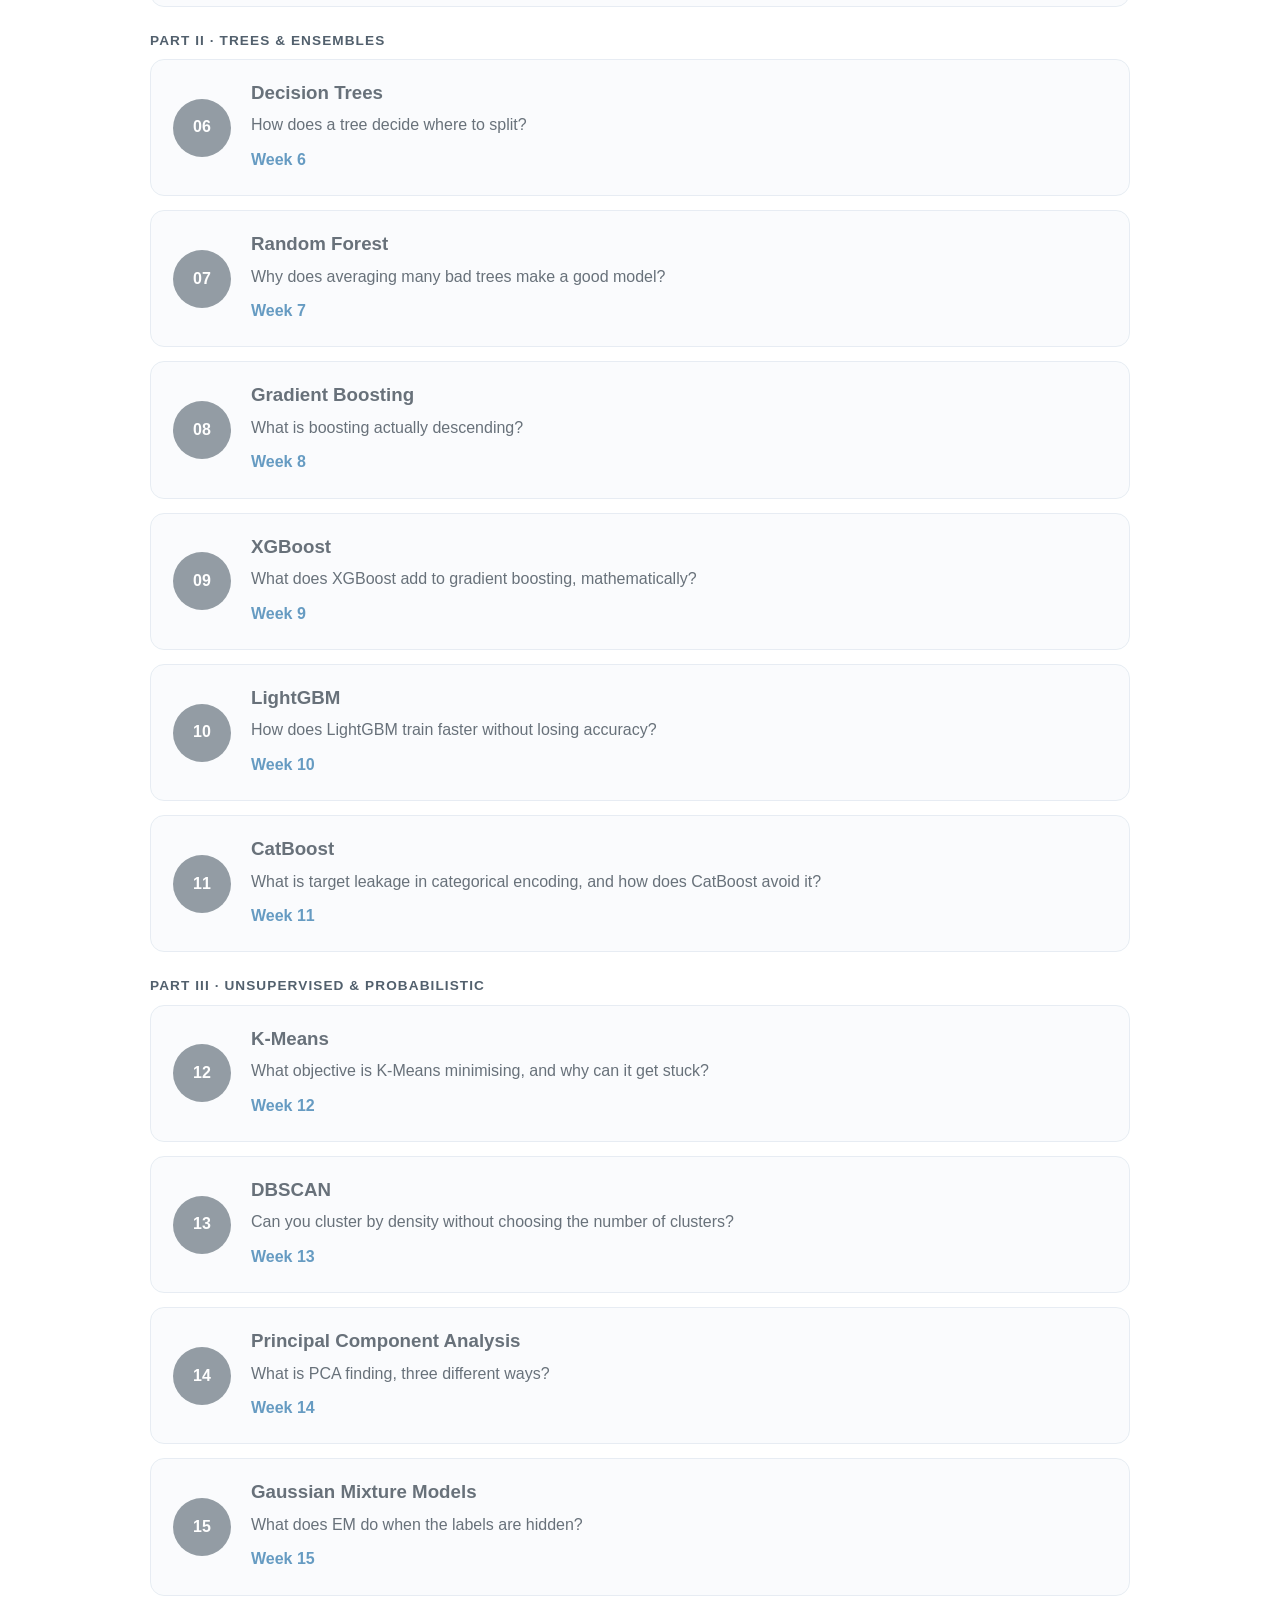
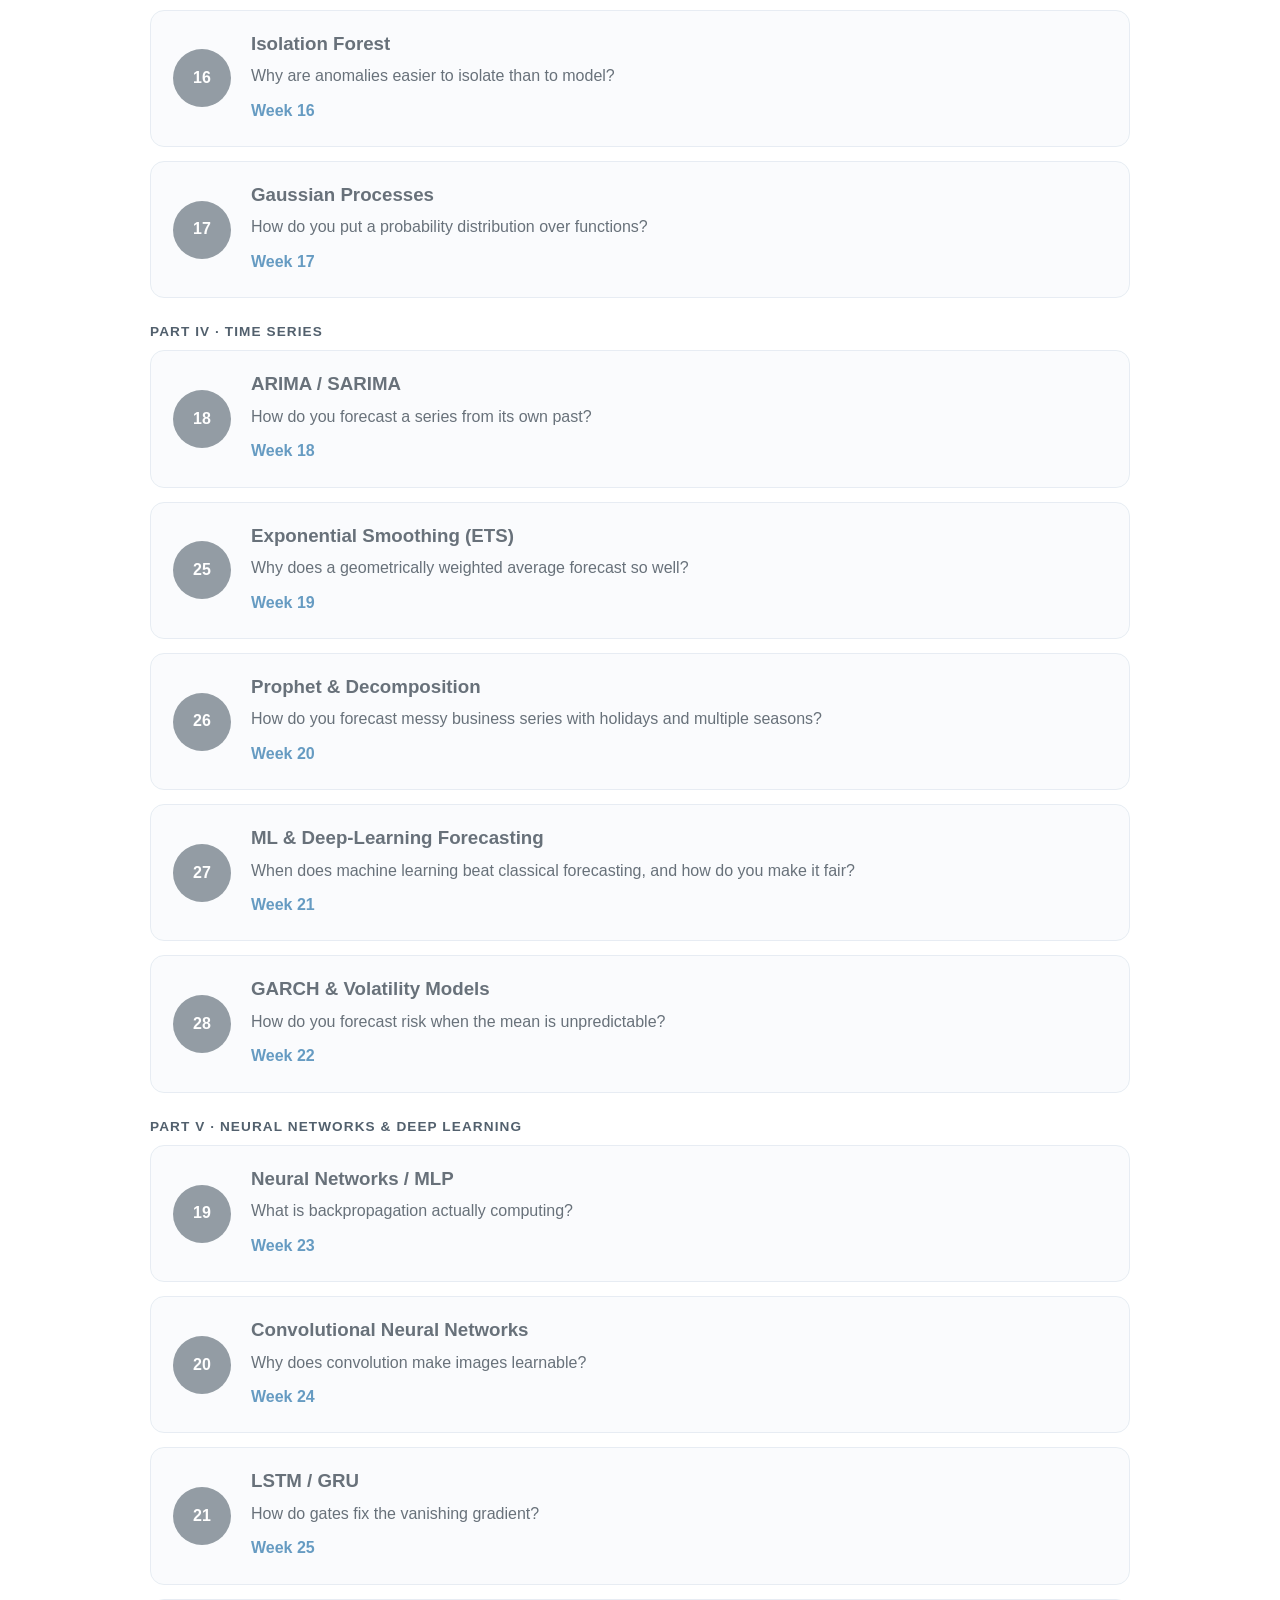
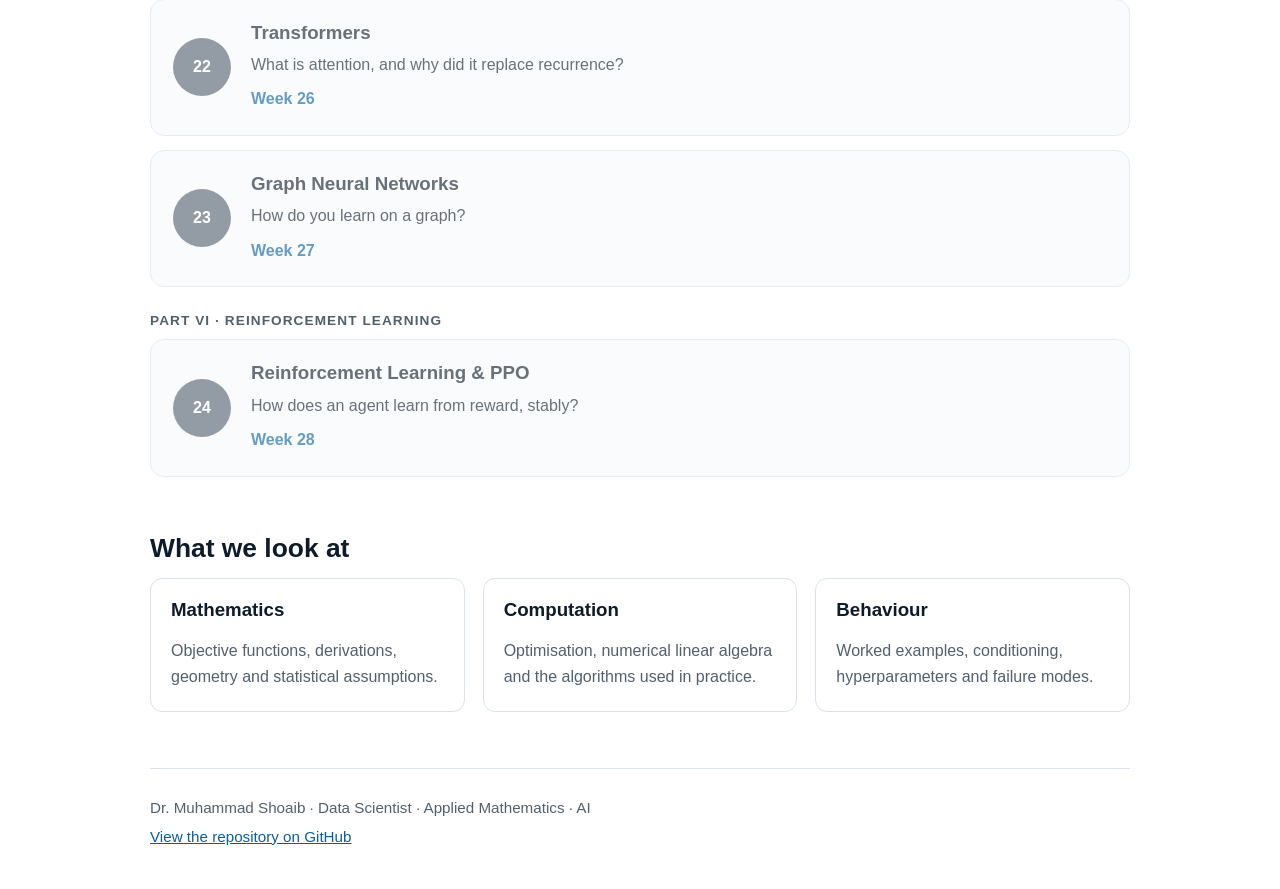
==== commit c2a14a9c: "Publish Week 4: Lecture 04 Naive Bayes" ====
--- a/index.html
+++ b/index.html
@@ -51,6 +51,14 @@
           <span class="status">Published &middot; Week 3</span>
         </div>
       </div>
+      <div class="lecture-card">
+        <div class="lecture-number">04</div>
+        <div>
+          <h3><a href="04-naive-bayes/">Naive Bayes</a></h3>
+          <p>Why does a wrong independence assumption still work?</p>
+          <span class="status">Published &middot; Week 4</span>
+        </div>
+      </div>
     </section>
 
     <section>
@@ -58,19 +66,11 @@
       <p>One new lecture each week, alongside the newsletter.</p>
       <h3 class="part-title">Part I &middot; Foundations</h3>
       <div class="lecture-card upcoming">
-        <div class="lecture-number">04</div>
-        <div>
-          <h3>Naive Bayes</h3>
-          <p>Why does a wrong independence assumption still work?</p>
-          <span class="status">Next week</span>
-        </div>
-      </div>
-      <div class="lecture-card upcoming">
         <div class="lecture-number">05</div>
         <div>
           <h3>Support Vector Machines</h3>
           <p>What does 'maximum margin' buy you, and what is a kernel really doing?</p>
-          <span class="status">Week 5</span>
+          <span class="status">Next week</span>
         </div>
       </div>
       <h3 class="part-title">Part II &middot; Trees &amp; Ensembles</h3>
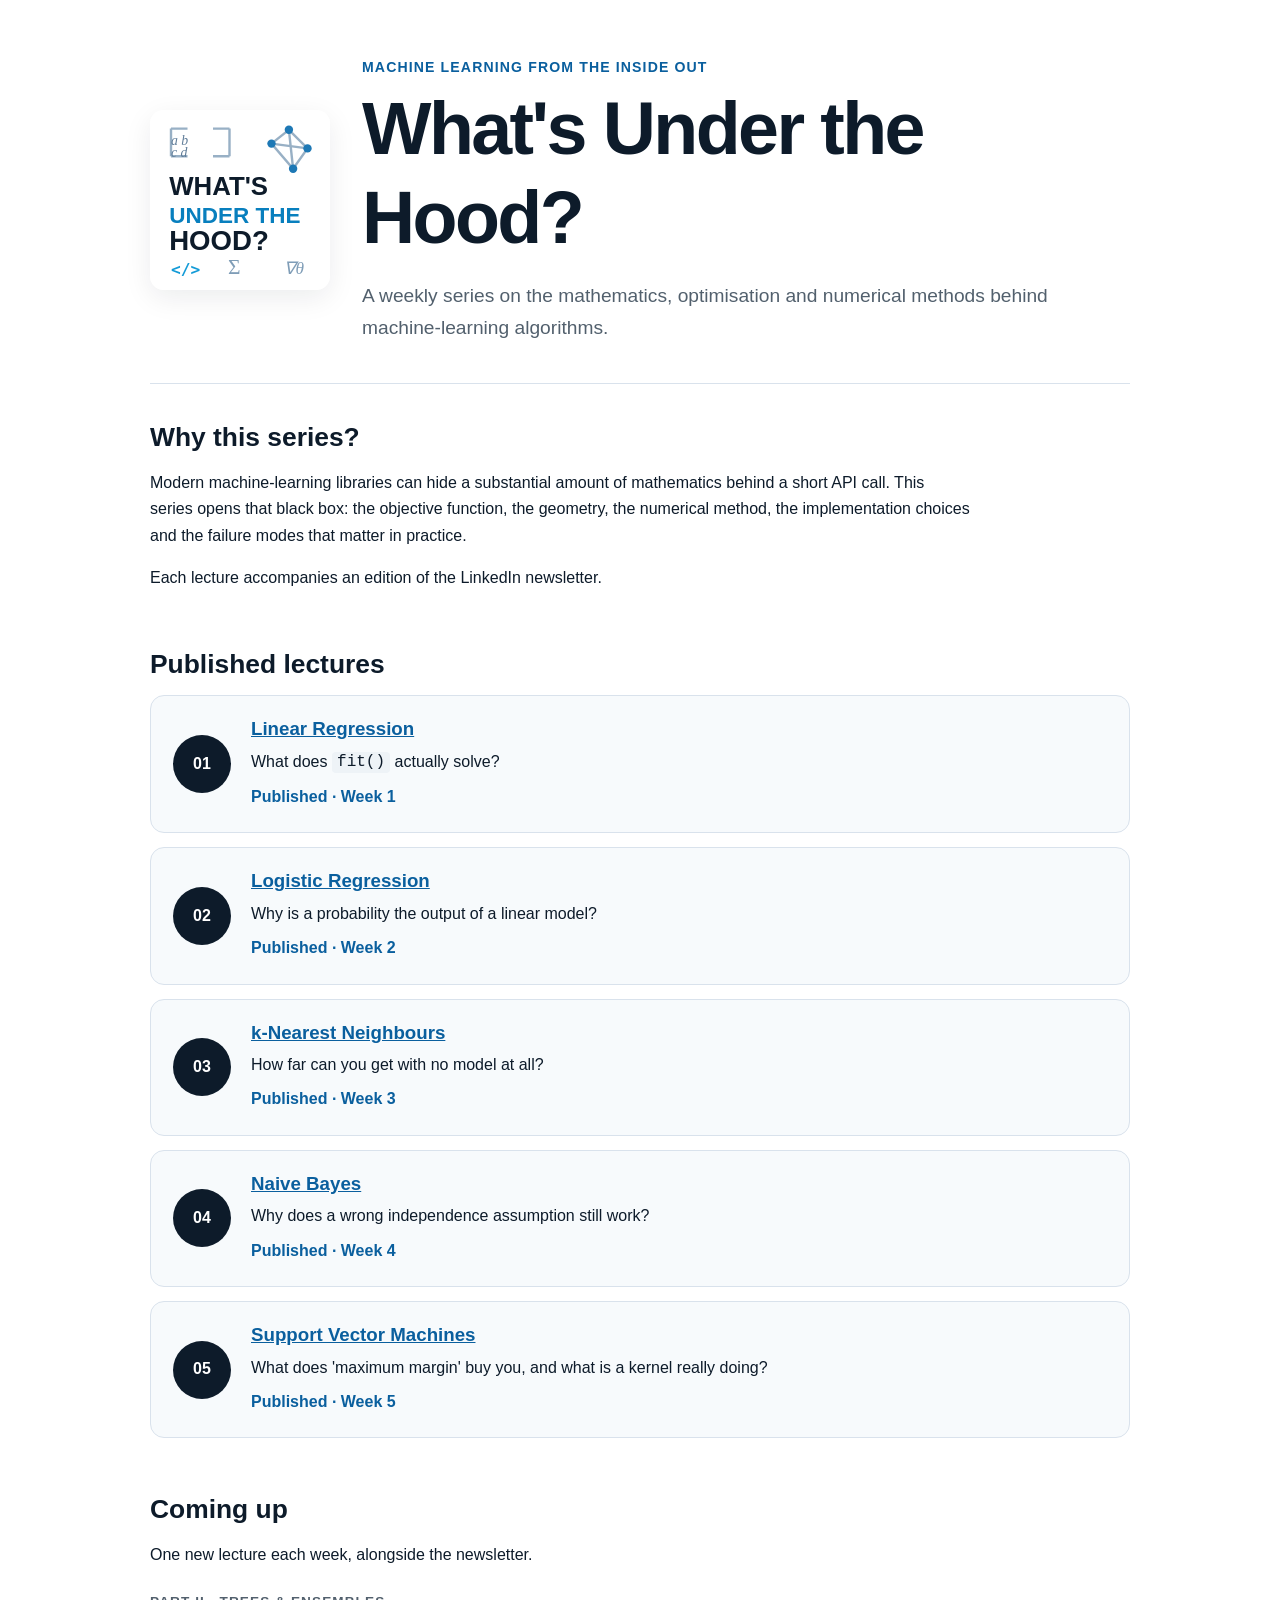
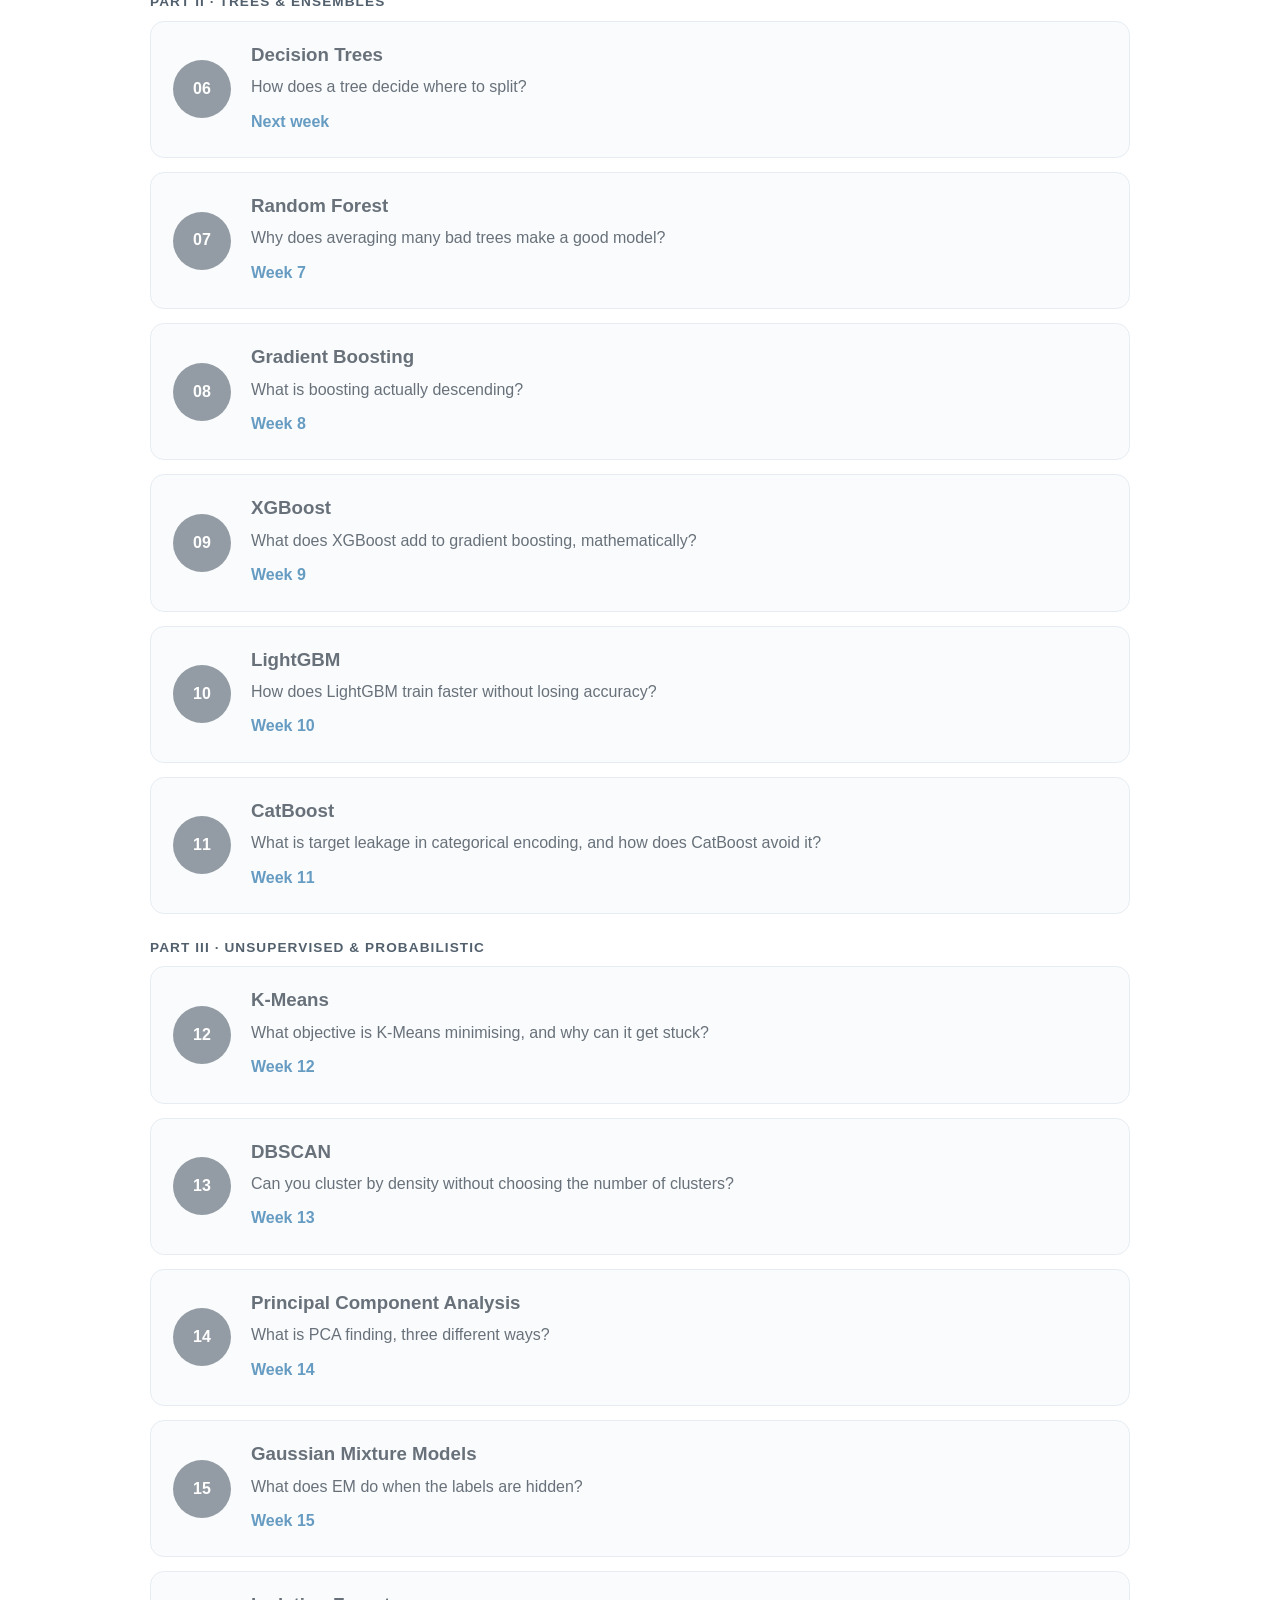
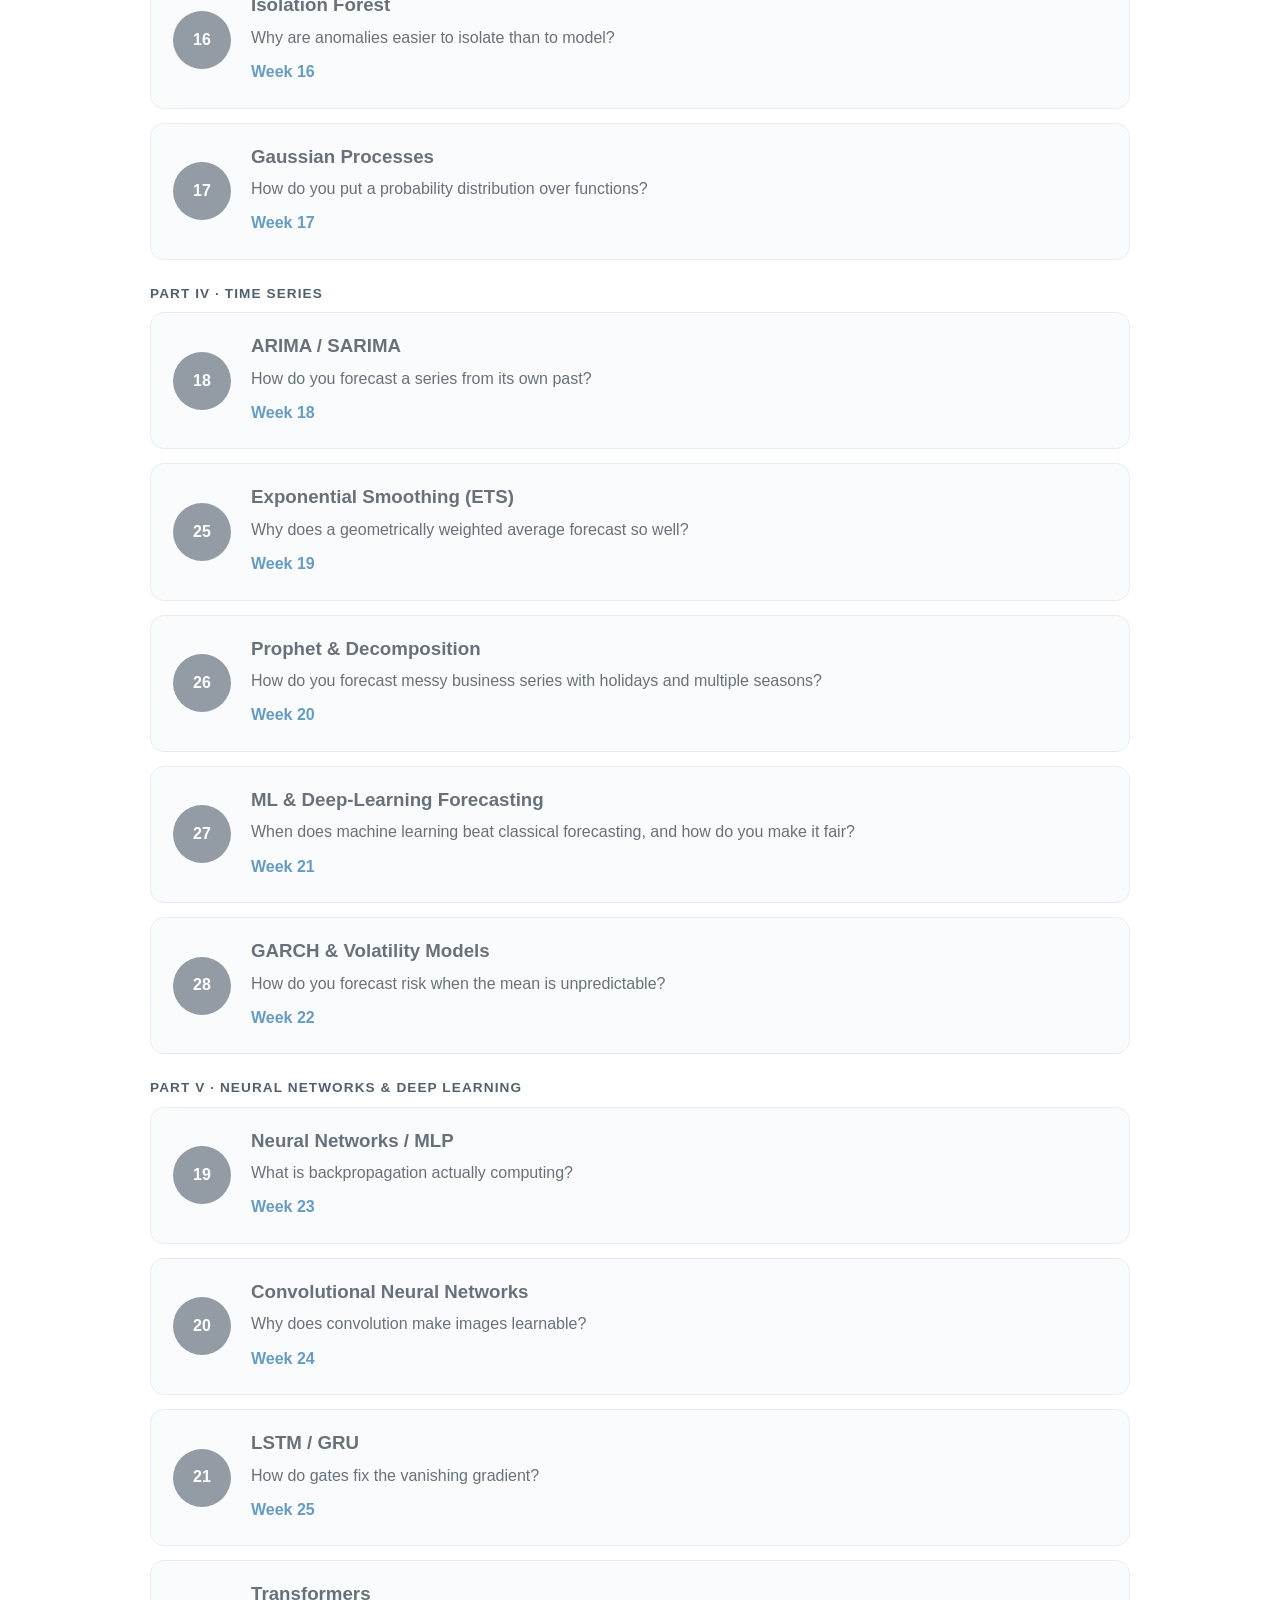
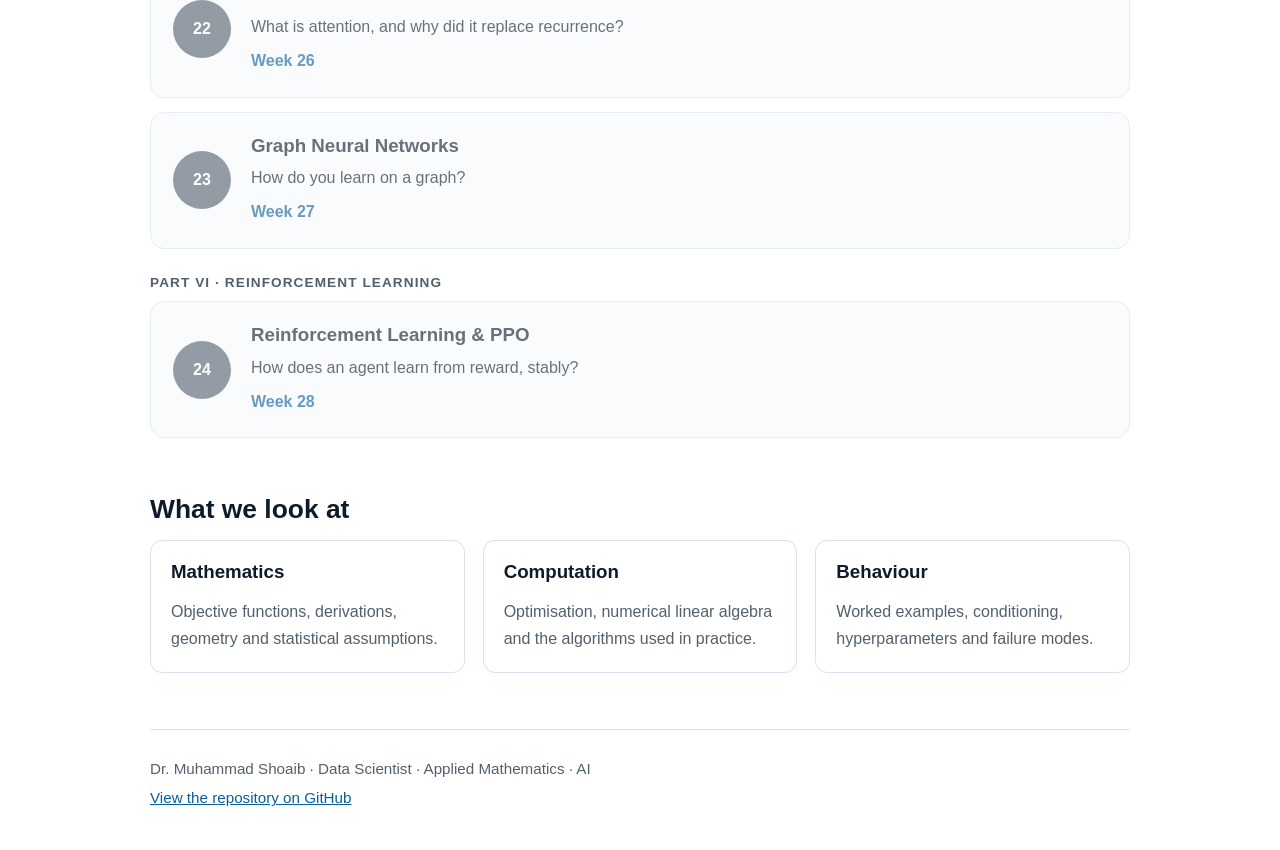
==== commit 3dd6a49b: "Publish Week 5: Lecture 05 Support Vector Machines" ====
--- a/index.html
+++ b/index.html
@@ -59,27 +59,26 @@
           <span class="status">Published &middot; Week 4</span>
         </div>
       </div>
+      <div class="lecture-card">
+        <div class="lecture-number">05</div>
+        <div>
+          <h3><a href="05-support-vector-machines/">Support Vector Machines</a></h3>
+          <p>What does 'maximum margin' buy you, and what is a kernel really doing?</p>
+          <span class="status">Published &middot; Week 5</span>
+        </div>
+      </div>
     </section>
 
     <section>
       <h2>Coming up</h2>
       <p>One new lecture each week, alongside the newsletter.</p>
-      <h3 class="part-title">Part I &middot; Foundations</h3>
-      <div class="lecture-card upcoming">
-        <div class="lecture-number">05</div>
-        <div>
-          <h3>Support Vector Machines</h3>
-          <p>What does 'maximum margin' buy you, and what is a kernel really doing?</p>
-          <span class="status">Next week</span>
-        </div>
-      </div>
       <h3 class="part-title">Part II &middot; Trees &amp; Ensembles</h3>
       <div class="lecture-card upcoming">
         <div class="lecture-number">06</div>
         <div>
           <h3>Decision Trees</h3>
           <p>How does a tree decide where to split?</p>
-          <span class="status">Week 6</span>
+          <span class="status">Next week</span>
         </div>
       </div>
       <div class="lecture-card upcoming">
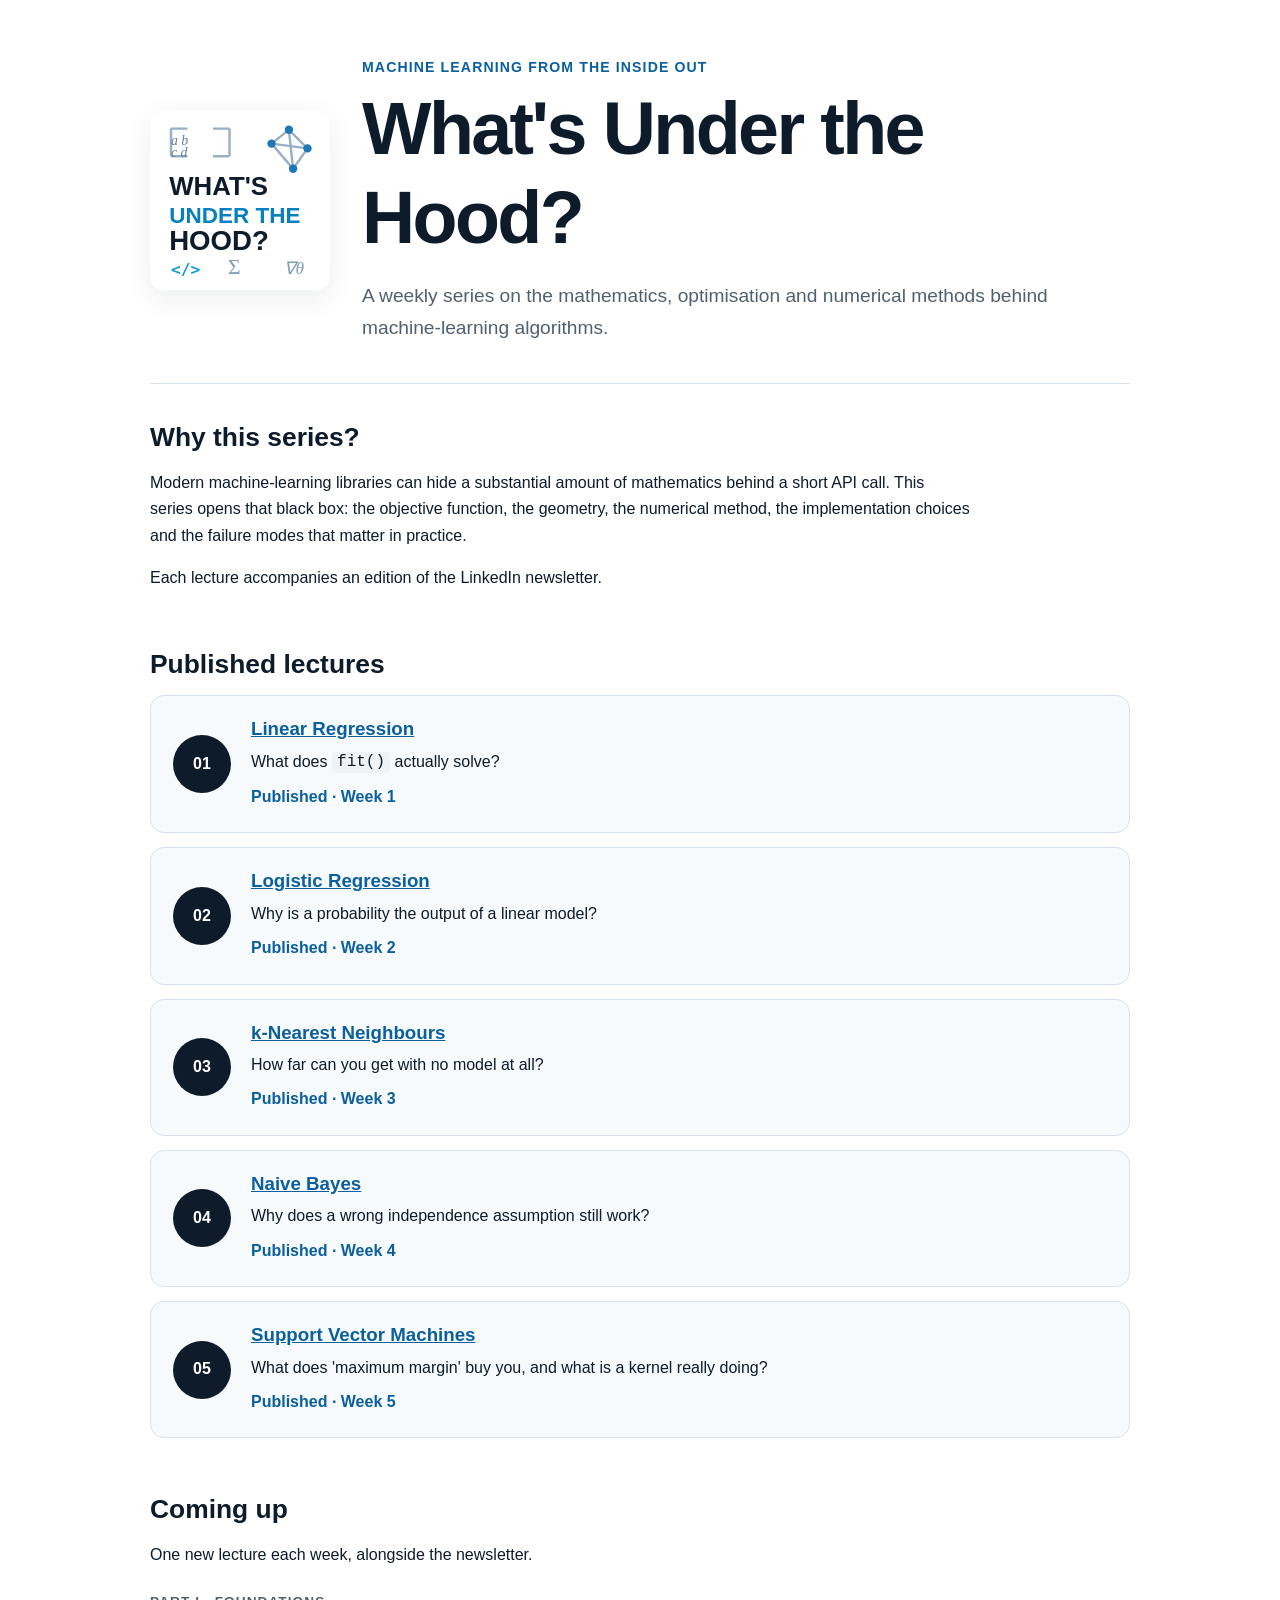
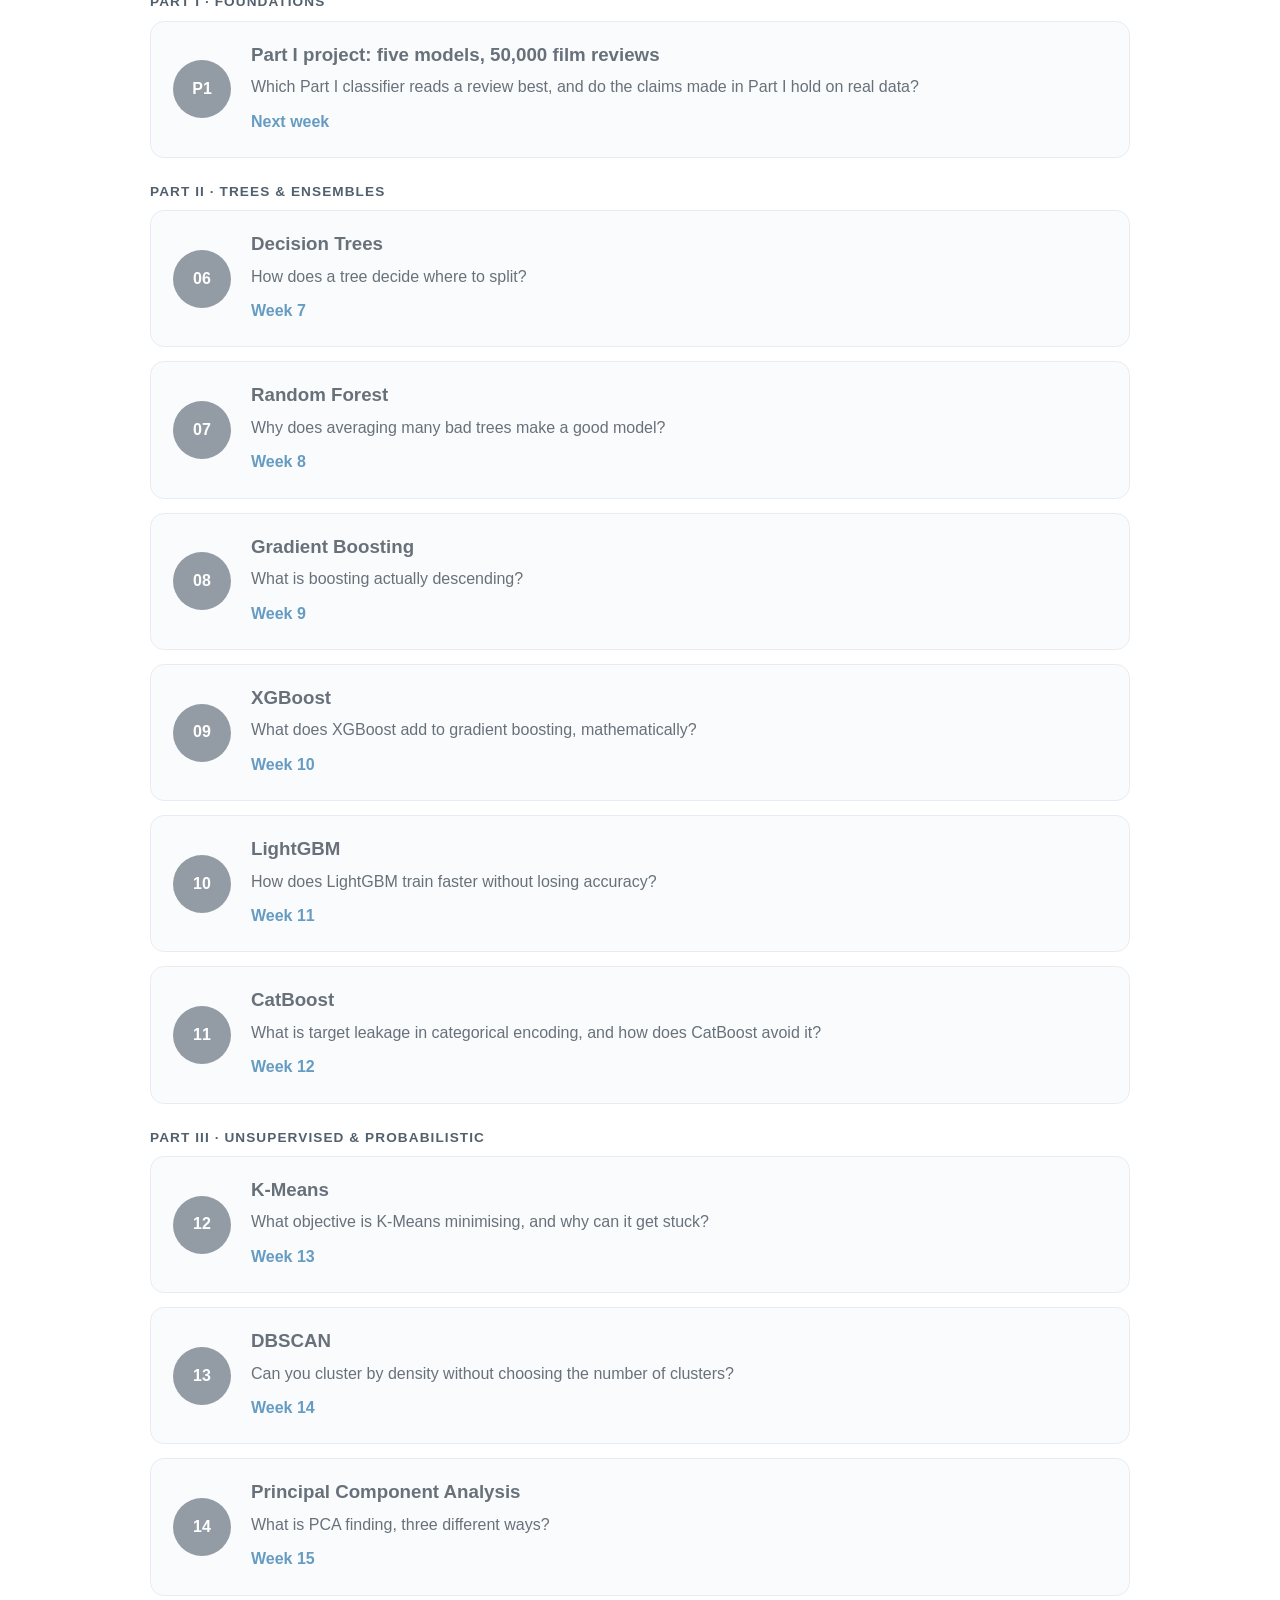
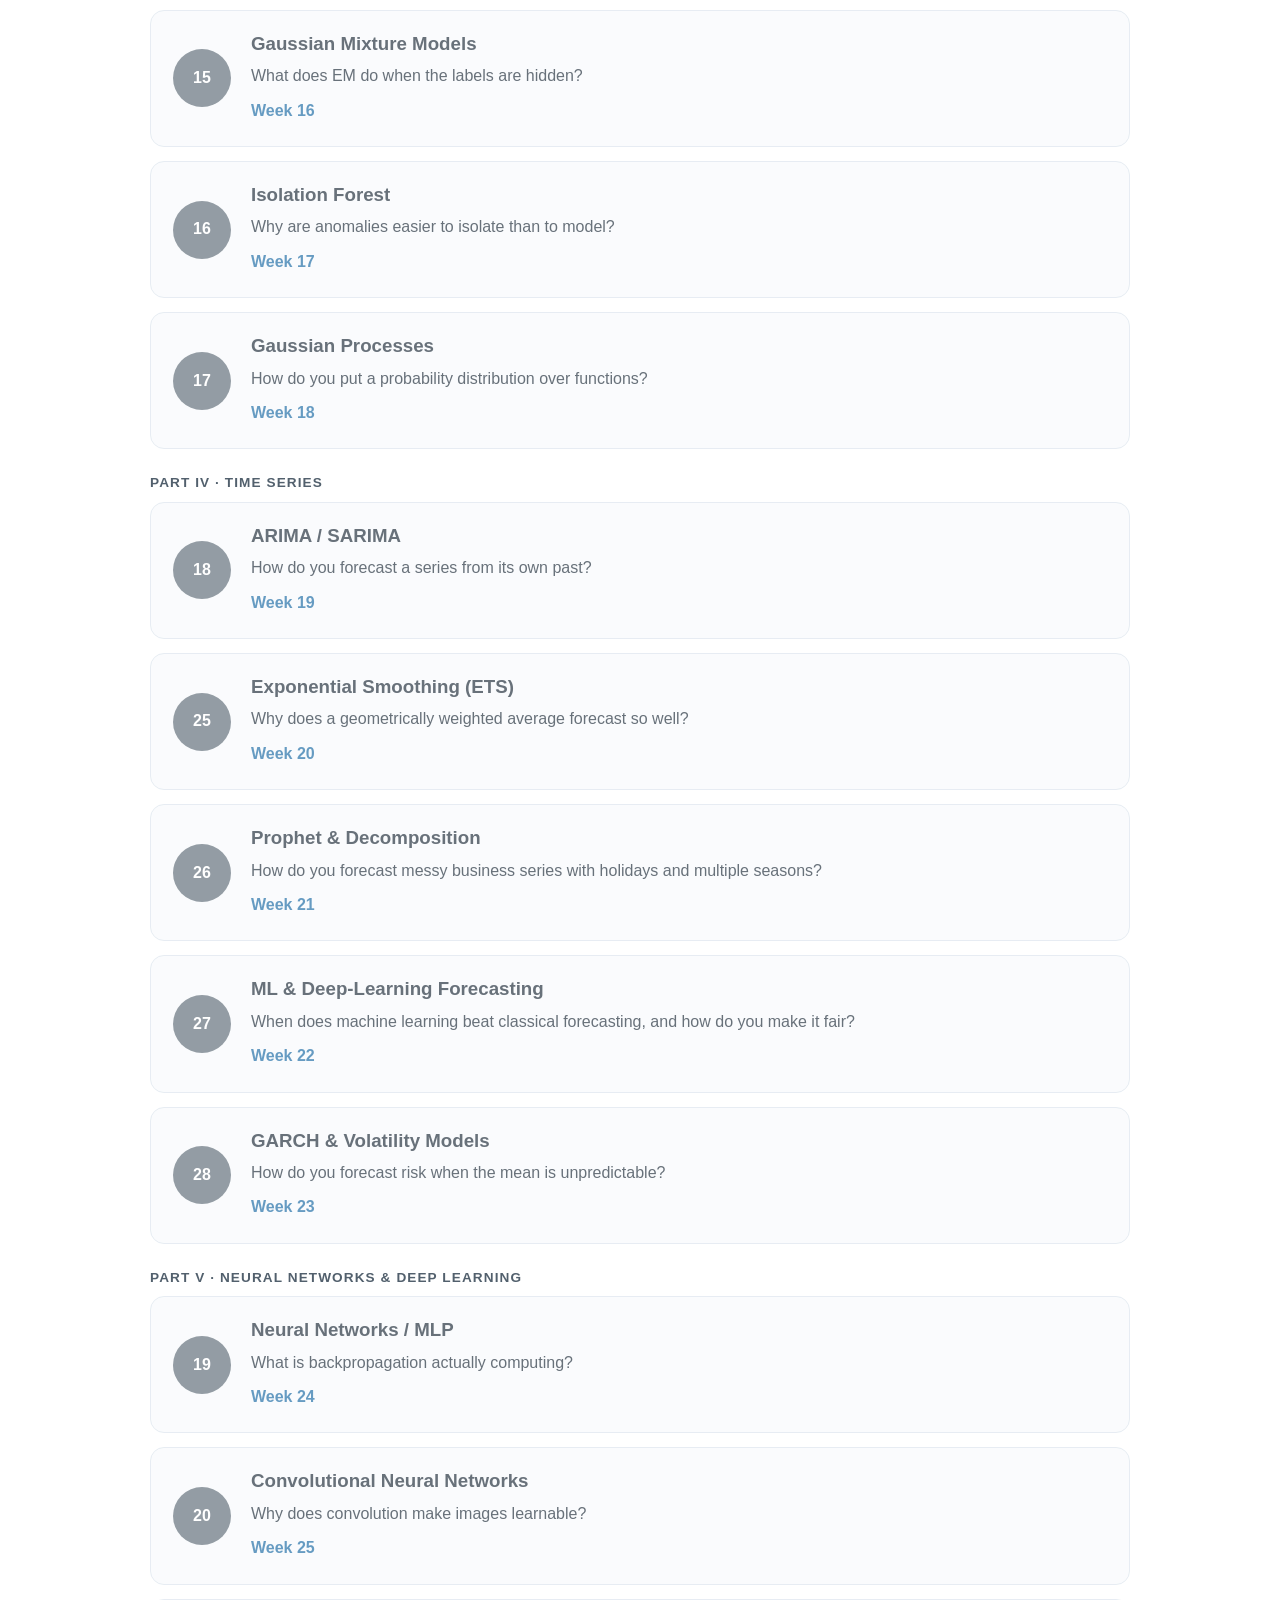
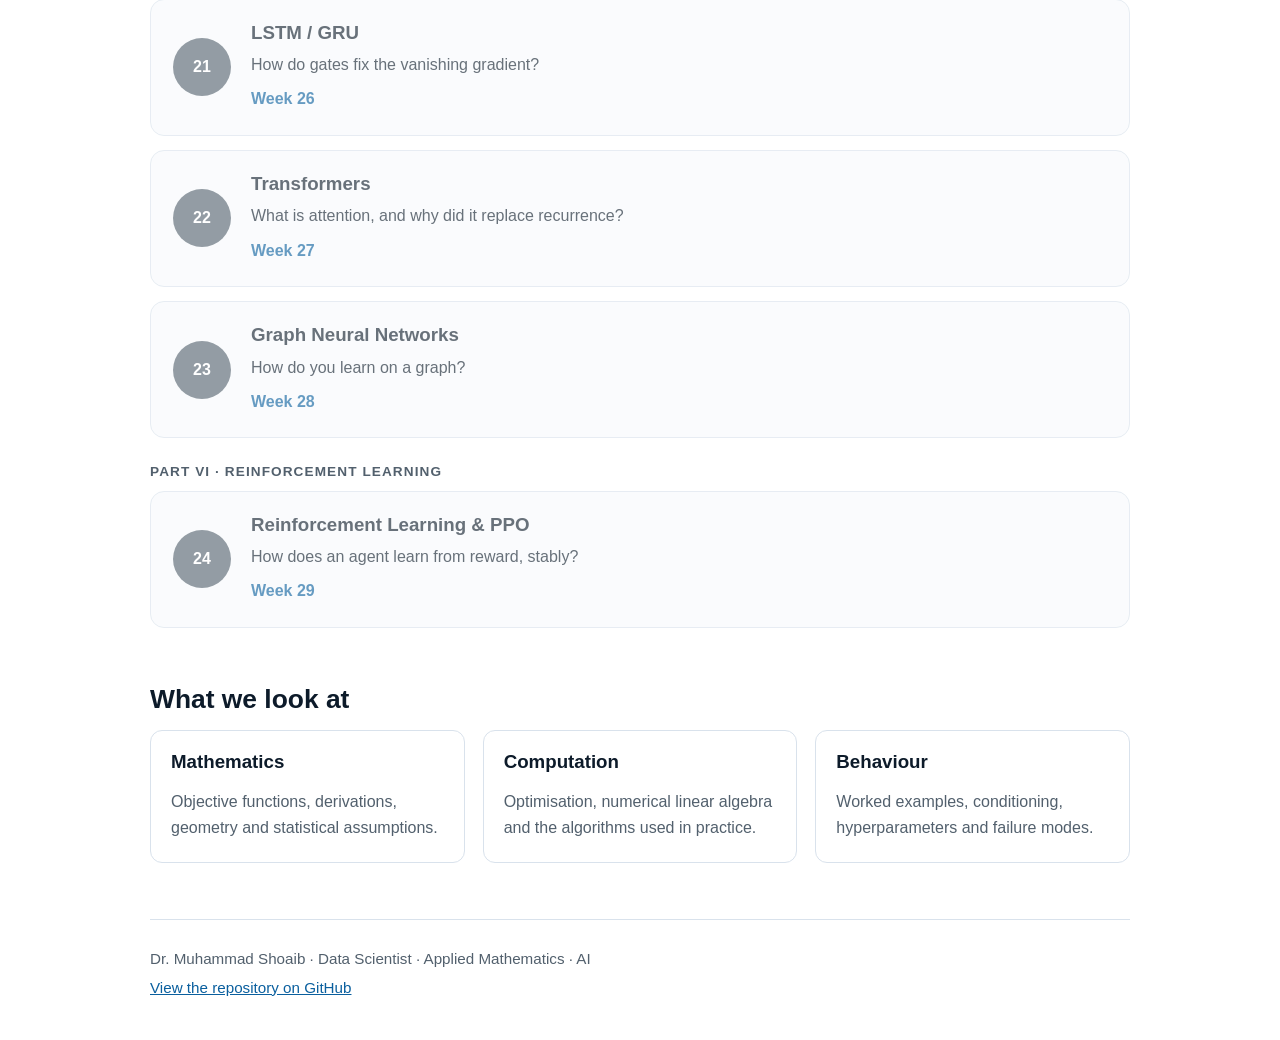
==== commit 2b1e7cd6: "Announce Part I project for week 6; Decision Trees moves to week 7" ====
--- a/index.html
+++ b/index.html
@@ -72,13 +72,22 @@
     <section>
       <h2>Coming up</h2>
       <p>One new lecture each week, alongside the newsletter.</p>
+      <h3 class="part-title">Part I &middot; Foundations</h3>
+      <div class="lecture-card upcoming">
+        <div class="lecture-number">P1</div>
+        <div>
+          <h3>Part I project: five models, 50,000 film reviews</h3>
+          <p>Which Part I classifier reads a review best, and do the claims made in Part I hold on real data?</p>
+          <span class="status">Next week</span>
+        </div>
+      </div>
       <h3 class="part-title">Part II &middot; Trees &amp; Ensembles</h3>
       <div class="lecture-card upcoming">
         <div class="lecture-number">06</div>
         <div>
           <h3>Decision Trees</h3>
           <p>How does a tree decide where to split?</p>
-          <span class="status">Next week</span>
+          <span class="status">Week 7</span>
         </div>
       </div>
       <div class="lecture-card upcoming">
@@ -86,7 +95,7 @@
         <div>
           <h3>Random Forest</h3>
           <p>Why does averaging many bad trees make a good model?</p>
-          <span class="status">Week 7</span>
+          <span class="status">Week 8</span>
         </div>
       </div>
       <div class="lecture-card upcoming">
@@ -94,7 +103,7 @@
         <div>
           <h3>Gradient Boosting</h3>
           <p>What is boosting actually descending?</p>
-          <span class="status">Week 8</span>
+          <span class="status">Week 9</span>
         </div>
       </div>
       <div class="lecture-card upcoming">
@@ -102,7 +111,7 @@
         <div>
           <h3>XGBoost</h3>
           <p>What does XGBoost add to gradient boosting, mathematically?</p>
-          <span class="status">Week 9</span>
+          <span class="status">Week 10</span>
         </div>
       </div>
       <div class="lecture-card upcoming">
@@ -110,7 +119,7 @@
         <div>
           <h3>LightGBM</h3>
           <p>How does LightGBM train faster without losing accuracy?</p>
-          <span class="status">Week 10</span>
+          <span class="status">Week 11</span>
         </div>
       </div>
       <div class="lecture-card upcoming">
@@ -118,7 +127,7 @@
         <div>
           <h3>CatBoost</h3>
           <p>What is target leakage in categorical encoding, and how does CatBoost avoid it?</p>
-          <span class="status">Week 11</span>
+          <span class="status">Week 12</span>
         </div>
       </div>
       <h3 class="part-title">Part III &middot; Unsupervised &amp; Probabilistic</h3>
@@ -127,7 +136,7 @@
         <div>
           <h3>K-Means</h3>
           <p>What objective is K-Means minimising, and why can it get stuck?</p>
-          <span class="status">Week 12</span>
+          <span class="status">Week 13</span>
         </div>
       </div>
       <div class="lecture-card upcoming">
@@ -135,7 +144,7 @@
         <div>
           <h3>DBSCAN</h3>
           <p>Can you cluster by density without choosing the number of clusters?</p>
-          <span class="status">Week 13</span>
+          <span class="status">Week 14</span>
         </div>
       </div>
       <div class="lecture-card upcoming">
@@ -143,7 +152,7 @@
         <div>
           <h3>Principal Component Analysis</h3>
           <p>What is PCA finding, three different ways?</p>
-          <span class="status">Week 14</span>
+          <span class="status">Week 15</span>
         </div>
       </div>
       <div class="lecture-card upcoming">
@@ -151,7 +160,7 @@
         <div>
           <h3>Gaussian Mixture Models</h3>
           <p>What does EM do when the labels are hidden?</p>
-          <span class="status">Week 15</span>
+          <span class="status">Week 16</span>
         </div>
       </div>
       <div class="lecture-card upcoming">
@@ -159,7 +168,7 @@
         <div>
           <h3>Isolation Forest</h3>
           <p>Why are anomalies easier to isolate than to model?</p>
-          <span class="status">Week 16</span>
+          <span class="status">Week 17</span>
         </div>
       </div>
       <div class="lecture-card upcoming">
@@ -167,7 +176,7 @@
         <div>
           <h3>Gaussian Processes</h3>
           <p>How do you put a probability distribution over functions?</p>
-          <span class="status">Week 17</span>
+          <span class="status">Week 18</span>
         </div>
       </div>
       <h3 class="part-title">Part IV &middot; Time Series</h3>
@@ -176,7 +185,7 @@
         <div>
           <h3>ARIMA / SARIMA</h3>
           <p>How do you forecast a series from its own past?</p>
-          <span class="status">Week 18</span>
+          <span class="status">Week 19</span>
         </div>
       </div>
       <div class="lecture-card upcoming">
@@ -184,7 +193,7 @@
         <div>
           <h3>Exponential Smoothing (ETS)</h3>
           <p>Why does a geometrically weighted average forecast so well?</p>
-          <span class="status">Week 19</span>
+          <span class="status">Week 20</span>
         </div>
       </div>
       <div class="lecture-card upcoming">
@@ -192,7 +201,7 @@
         <div>
           <h3>Prophet &amp; Decomposition</h3>
           <p>How do you forecast messy business series with holidays and multiple seasons?</p>
-          <span class="status">Week 20</span>
+          <span class="status">Week 21</span>
         </div>
       </div>
       <div class="lecture-card upcoming">
@@ -200,7 +209,7 @@
         <div>
           <h3>ML &amp; Deep-Learning Forecasting</h3>
           <p>When does machine learning beat classical forecasting, and how do you make it fair?</p>
-          <span class="status">Week 21</span>
+          <span class="status">Week 22</span>
         </div>
       </div>
       <div class="lecture-card upcoming">
@@ -208,7 +217,7 @@
         <div>
           <h3>GARCH &amp; Volatility Models</h3>
           <p>How do you forecast risk when the mean is unpredictable?</p>
-          <span class="status">Week 22</span>
+          <span class="status">Week 23</span>
         </div>
       </div>
       <h3 class="part-title">Part V &middot; Neural Networks &amp; Deep Learning</h3>
@@ -217,7 +226,7 @@
         <div>
           <h3>Neural Networks / MLP</h3>
           <p>What is backpropagation actually computing?</p>
-          <span class="status">Week 23</span>
+          <span class="status">Week 24</span>
         </div>
       </div>
       <div class="lecture-card upcoming">
@@ -225,7 +234,7 @@
         <div>
           <h3>Convolutional Neural Networks</h3>
           <p>Why does convolution make images learnable?</p>
-          <span class="status">Week 24</span>
+          <span class="status">Week 25</span>
         </div>
       </div>
       <div class="lecture-card upcoming">
@@ -233,7 +242,7 @@
         <div>
           <h3>LSTM / GRU</h3>
           <p>How do gates fix the vanishing gradient?</p>
-          <span class="status">Week 25</span>
+          <span class="status">Week 26</span>
         </div>
       </div>
       <div class="lecture-card upcoming">
@@ -241,7 +250,7 @@
         <div>
           <h3>Transformers</h3>
           <p>What is attention, and why did it replace recurrence?</p>
-          <span class="status">Week 26</span>
+          <span class="status">Week 27</span>
         </div>
       </div>
       <div class="lecture-card upcoming">
@@ -249,7 +258,7 @@
         <div>
           <h3>Graph Neural Networks</h3>
           <p>How do you learn on a graph?</p>
-          <span class="status">Week 27</span>
+          <span class="status">Week 28</span>
         </div>
       </div>
       <h3 class="part-title">Part VI &middot; Reinforcement Learning</h3>
@@ -258,7 +267,7 @@
         <div>
           <h3>Reinforcement Learning &amp; PPO</h3>
           <p>How does an agent learn from reward, stably?</p>
-          <span class="status">Week 28</span>
+          <span class="status">Week 29</span>
         </div>
       </div>
     </section>
